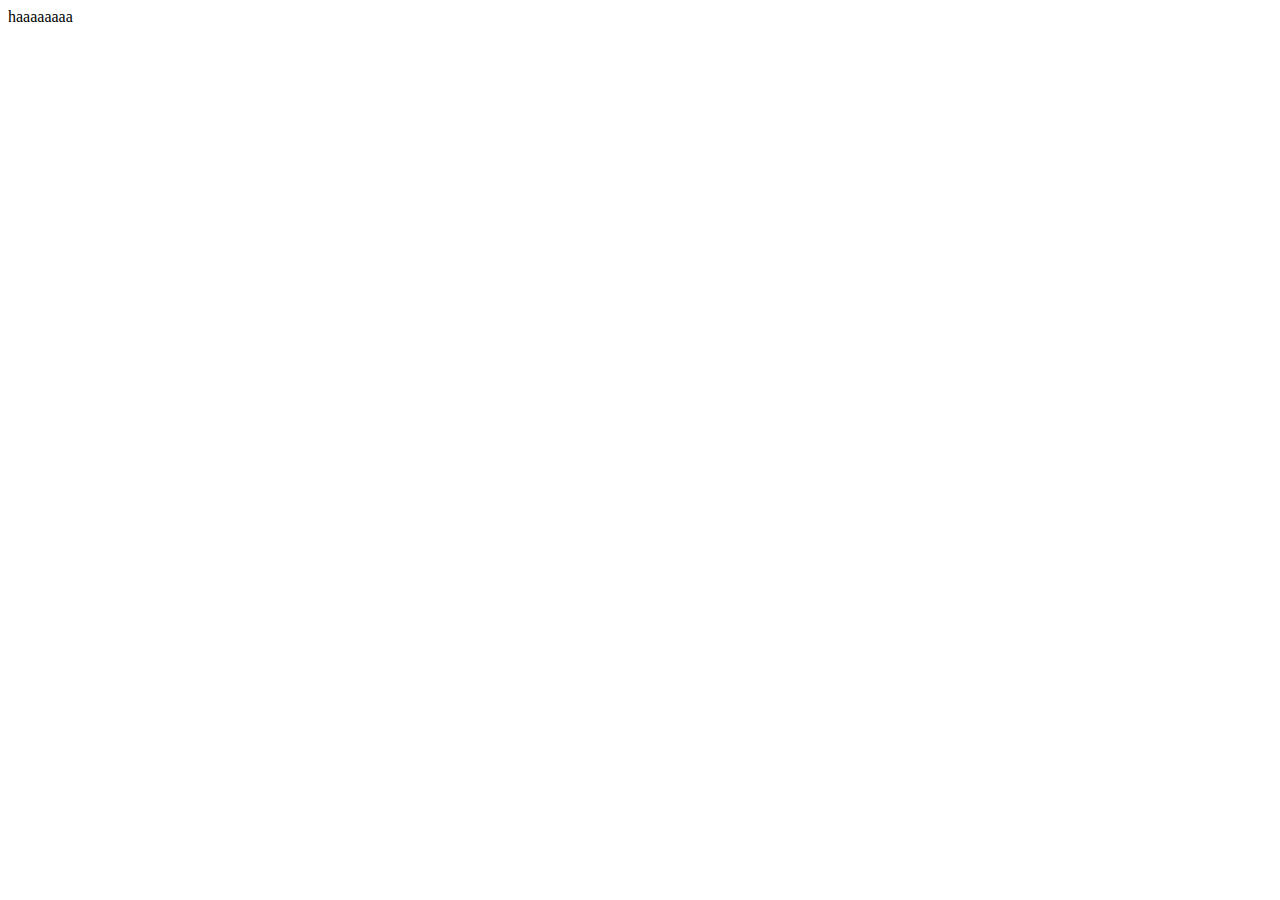
==== home/index.html @ 46590fb3 "登录注册完成" ====
<!DOCTYPE html>
<html lang="en">
  <head>
    <meta charset="UTF-8" />
    <meta name="viewport" content="width=device-width, initial-scale=1.0" />
    <title>Document</title>
  </head>
  <body>
    haaaaaaaa
  </body>
</html>
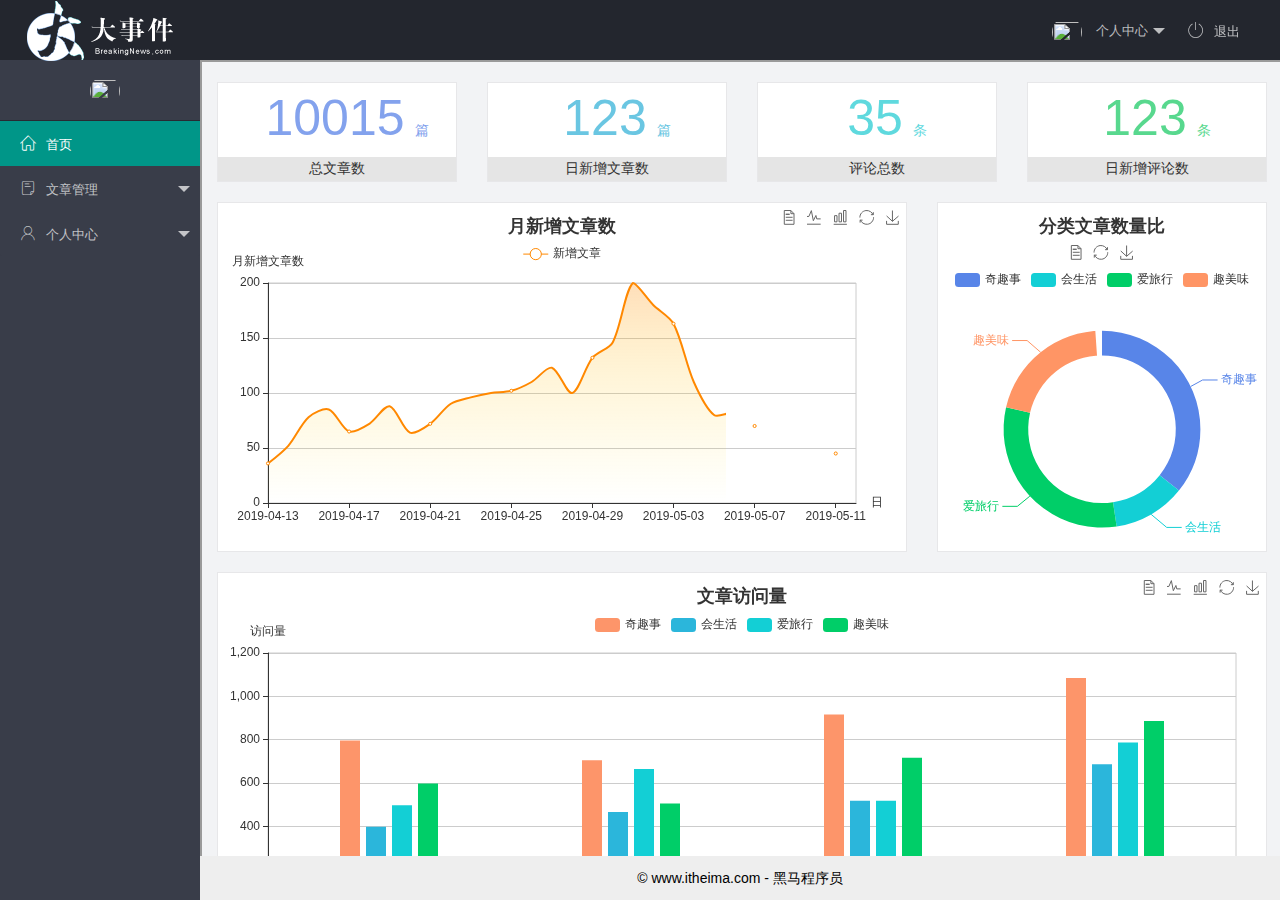
==== commit e0a87753: "图表完成" ====
--- a/home/index.html
+++ b/home/index.html
@@ -1,11 +1,119 @@
 <!DOCTYPE html>
-<html lang="en">
+<html>
   <head>
-    <meta charset="UTF-8" />
-    <meta name="viewport" content="width=device-width, initial-scale=1.0" />
-    <title>Document</title>
+    <meta charset="utf-8" />
+    <meta
+      name="viewport"
+      content="width=device-width, initial-scale=1, maximum-scale=1"
+    />
+    <title>大事件</title>
+    <link rel="stylesheet" href="/assets/lib/layui/css/layui.css" />
+    <link rel="stylesheet" href="/assets/fonts/iconfont.css" />
+    <link rel="stylesheet" href="/assets/css/index.css" />
   </head>
-  <body>
-    haaaaaaaa
+  <body class="layui-layout-body">
+    <div class="layui-layout layui-layout-admin">
+      <!-- 头部区域 -->
+      <div class="layui-header fz">
+        <div class="layui-logo">
+          <img src="/assets/images/logo.png" alt="" />
+        </div>
+        <ul class="layui-nav layui-layout-right">
+          <li class="layui-nav-item">
+            <a href="javascript:;">
+              <img src="http://t.cn/RCzsdCq" class="layui-nav-img" />
+              <span class="text-avatar textpic"></span>
+              个人中心
+            </a>
+            <dl class="layui-nav-child">
+              <dd><a href="javascript:;">基本资料</a></dd>
+              <dd><a href="javascript:;">更换头像</a></dd>
+              <dd><a href="javascript:;">重置密码</a></dd>
+            </dl>
+          </li>
+          <li class="layui-nav-item quit">
+            <a href=""> <span class="iconfont icon-tuichu"></span>退出</a>
+          </li>
+        </ul>
+      </div>
+      <!-- 左侧导航区域（可配合layui已有的垂直导航） -->
+      <div class="layui-side layui-bg-black fz">
+        <div class="layui-side-scroll">
+          <div class="userinfo">
+            <img src="http://t.cn/RCzsdCq" class="layui-nav-img" />
+            <span class="text-avatar textpic"></span>
+            <span id="welcome"></span>
+          </div>
+          <ul
+            class="layui-nav layui-nav-tree"
+            lay-filter="test"
+            lay-shrink="all"
+          >
+            <!-- 首页 -->
+            <li class="layui-nav-item layui-this">
+              <a href="/home/dashboard.html" target="fm">
+                <span class="iconfont icon-home"></span>首页</a
+              >
+            </li>
+            <!-- 文章管理 -->
+            <li class="layui-nav-item">
+              <a class="" href="javascript:;">
+                <span class="iconfont icon-16"></span>文章管理</a
+              >
+              <dl class="layui-nav-child">
+                <dd>
+                  <a href="javascript:;">
+                    <i class="layui-icon layui-icon-app app"></i>文章类别</a
+                  >
+                </dd>
+                <dd>
+                  <a href="javascript:;">
+                    <i class="layui-icon layui-icon-app app"></i>文章列表</a
+                  >
+                </dd>
+                <dd>
+                  <a href="javascript:;">
+                    <i class="layui-icon layui-icon-app app"></i>发布文章</a
+                  >
+                </dd>
+              </dl>
+            </li>
+            <!-- 个人中心 -->
+            <li class="layui-nav-item">
+              <a href="javascript:;">
+                <span class="iconfont icon-user"></span>个人中心</a
+              >
+              <dl class="layui-nav-child">
+                <dd>
+                  <a href="javascript:;">
+                    <i class="layui-icon layui-icon-app app"></i>基本资料</a
+                  >
+                </dd>
+                <dd>
+                  <a href="javascript:;">
+                    <i class="layui-icon layui-icon-app app"></i>更换头像</a
+                  >
+                </dd>
+                <dd>
+                  <a href="javascript:;">
+                    <i class="layui-icon layui-icon-app app"></i>重置密码</a
+                  >
+                </dd>
+              </dl>
+            </li>
+          </ul>
+        </div>
+      </div>
+      <!-- 内容主体区域 -->
+      <div class="layui-body overflow">
+        <iframe src="/home/dashboard.html" name="fm" class="content"></iframe>
+      </div>
+      <!-- 底部固定区域 -->
+      <div class="layui-footer center">© www.itheima.com - 黑马程序员</div>
+    </div>
+    <script src="/assets/lib/layui/layui.all.js"></script>
+    <script src="/assets/lib/jquery.js"></script>
+    <script src="/assets/js/ajaxconfig.js"></script>
+    <script src="/assets/js/index.js"></script>
   </body>
 </html>
--- a/assets/lib/layui/css/layui.css
+++ b/assets/lib/layui/css/layui.css
@@ -0,0 +1,2 @@
+/** layui-v2.5.6 MIT License By https://www.layui.com */
+ .layui-inline,img{display:inline-block;vertical-align:middle}h1,h2,h3,h4,h5,h6{font-weight:400}.layui-edge,.layui-header,.layui-inline,.layui-main{position:relative}.layui-body,.layui-edge,.layui-elip{overflow:hidden}.layui-btn,.layui-edge,.layui-inline,img{vertical-align:middle}.layui-btn,.layui-disabled,.layui-icon,.layui-unselect{-moz-user-select:none;-webkit-user-select:none;-ms-user-select:none}.layui-elip,.layui-form-checkbox span,.layui-form-pane .layui-form-label{text-overflow:ellipsis;white-space:nowrap}.layui-breadcrumb,.layui-tree-btnGroup{visibility:hidden}blockquote,body,button,dd,div,dl,dt,form,h1,h2,h3,h4,h5,h6,input,li,ol,p,pre,td,textarea,th,ul{margin:0;padding:0;-webkit-tap-highlight-color:rgba(0,0,0,0)}a:active,a:hover{outline:0}img{border:none}li{list-style:none}table{border-collapse:collapse;border-spacing:0}h4,h5,h6{font-size:100%}button,input,optgroup,option,select,textarea{font-family:inherit;font-size:inherit;font-style:inherit;font-weight:inherit;outline:0}pre{white-space:pre-wrap;white-space:-moz-pre-wrap;white-space:-pre-wrap;white-space:-o-pre-wrap;word-wrap:break-word}body{line-height:24px;font:14px Helvetica Neue,Helvetica,PingFang SC,Tahoma,Arial,sans-serif}hr{height:1px;margin:10px 0;border:0;clear:both}a{color:#333;text-decoration:none}a:hover{color:#777}a cite{font-style:normal;*cursor:pointer}.layui-border-box,.layui-border-box *{box-sizing:border-box}.layui-box,.layui-box *{box-sizing:content-box}.layui-clear{clear:both;*zoom:1}.layui-clear:after{content:'\20';clear:both;*zoom:1;display:block;height:0}.layui-inline{*display:inline;*zoom:1}.layui-edge{display:inline-block;width:0;height:0;border-width:6px;border-style:dashed;border-color:transparent}.layui-edge-top{top:-4px;border-bottom-color:#999;border-bottom-style:solid}.layui-edge-right{border-left-color:#999;border-left-style:solid}.layui-edge-bottom{top:2px;border-top-color:#999;border-top-style:solid}.layui-edge-left{border-right-color:#999;border-right-style:solid}.layui-disabled,.layui-disabled:hover{color:#d2d2d2!important;cursor:not-allowed!important}.layui-circle{border-radius:100%}.layui-show{display:block!important}.layui-hide{display:none!important}@font-face{font-family:layui-icon;src:url(../font/iconfont.eot?v=256);src:url(../font/iconfont.eot?v=256#iefix) format('embedded-opentype'),url(../font/iconfont.woff2?v=256) format('woff2'),url(../font/iconfont.woff?v=256) format('woff'),url(../font/iconfont.ttf?v=256) format('truetype'),url(../font/iconfont.svg?v=256#layui-icon) format('svg')}.layui-icon{font-family:layui-icon!important;font-size:16px;font-style:normal;-webkit-font-smoothing:antialiased;-moz-osx-font-smoothing:grayscale}.layui-icon-reply-fill:before{content:"\e611"}.layui-icon-set-fill:before{content:"\e614"}.layui-icon-menu-fill:before{content:"\e60f"}.layui-icon-search:before{content:"\e615"}.layui-icon-share:before{content:"\e641"}.layui-icon-set-sm:before{content:"\e620"}.layui-icon-engine:before{content:"\e628"}.layui-icon-close:before{content:"\1006"}.layui-icon-close-fill:before{content:"\1007"}.layui-icon-chart-screen:before{content:"\e629"}.layui-icon-star:before{content:"\e600"}.layui-icon-circle-dot:before{content:"\e617"}.layui-icon-chat:before{content:"\e606"}.layui-icon-release:before{content:"\e609"}.layui-icon-list:before{content:"\e60a"}.layui-icon-chart:before{content:"\e62c"}.layui-icon-ok-circle:before{content:"\1005"}.layui-icon-layim-theme:before{content:"\e61b"}.layui-icon-table:before{content:"\e62d"}.layui-icon-right:before{content:"\e602"}.layui-icon-left:before{content:"\e603"}.layui-icon-cart-simple:before{content:"\e698"}.layui-icon-face-cry:before{content:"\e69c"}.layui-icon-face-smile:before{content:"\e6af"}.layui-icon-survey:before{content:"\e6b2"}.layui-icon-tree:before{content:"\e62e"}.layui-icon-ie:before{content:"\e7bb"}.layui-icon-upload-circle:before{content:"\e62f"}.layui-icon-add-circle:before{content:"\e61f"}.layui-icon-download-circle:before{content:"\e601"}.layui-icon-templeate-1:before{content:"\e630"}.layui-icon-util:before{content:"\e631"}.layui-icon-face-surprised:before{content:"\e664"}.layui-icon-edit:before{content:"\e642"}.layui-icon-speaker:before{content:"\e645"}.layui-icon-down:before{content:"\e61a"}.layui-icon-file:before{content:"\e621"}.layui-icon-layouts:before{content:"\e632"}.layui-icon-rate-half:before{content:"\e6c9"}.layui-icon-add-circle-fine:before{content:"\e608"}.layui-icon-prev-circle:before{content:"\e633"}.layui-icon-read:before{content:"\e705"}.layui-icon-404:before{content:"\e61c"}.layui-icon-carousel:before{content:"\e634"}.layui-icon-help:before{content:"\e607"}.layui-icon-code-circle:before{content:"\e635"}.layui-icon-windows:before{content:"\e67f"}.layui-icon-water:before{content:"\e636"}.layui-icon-username:before{content:"\e66f"}.layui-icon-find-fill:before{content:"\e670"}.layui-icon-about:before{content:"\e60b"}.layui-icon-location:before{content:"\e715"}.layui-icon-up:before{content:"\e619"}.layui-icon-pause:before{content:"\e651"}.layui-icon-date:before{content:"\e637"}.layui-icon-layim-uploadfile:before{content:"\e61d"}.layui-icon-delete:before{content:"\e640"}.layui-icon-play:before{content:"\e652"}.layui-icon-top:before{content:"\e604"}.layui-icon-firefox:before{content:"\e686"}.layui-icon-friends:before{content:"\e612"}.layui-icon-refresh-3:before{content:"\e9aa"}.layui-icon-ok:before{content:"\e605"}.layui-icon-layer:before{content:"\e638"}.layui-icon-face-smile-fine:before{content:"\e60c"}.layui-icon-dollar:before{content:"\e659"}.layui-icon-group:before{content:"\e613"}.layui-icon-layim-download:before{content:"\e61e"}.layui-icon-picture-fine:before{content:"\e60d"}.layui-icon-link:before{content:"\e64c"}.layui-icon-diamond:before{content:"\e735"}.layui-icon-log:before{content:"\e60e"}.layui-icon-key:before{content:"\e683"}.layui-icon-rate-solid:before{content:"\e67a"}.layui-icon-fonts-del:before{content:"\e64f"}.layui-icon-unlink:before{content:"\e64d"}.layui-icon-fonts-clear:before{content:"\e639"}.layui-icon-triangle-r:before{content:"\e623"}.layui-icon-circle:before{content:"\e63f"}.layui-icon-radio:before{content:"\e643"}.layui-icon-align-center:before{content:"\e647"}.layui-icon-align-right:before{content:"\e648"}.layui-icon-align-left:before{content:"\e649"}.layui-icon-loading-1:before{content:"\e63e"}.layui-icon-return:before{content:"\e65c"}.layui-icon-fonts-strong:before{content:"\e62b"}.layui-icon-upload:before{content:"\e67c"}.layui-icon-dialogue:before{content:"\e63a"}.layui-icon-video:before{content:"\e6ed"}.layui-icon-headset:before{content:"\e6fc"}.layui-icon-cellphone-fine:before{content:"\e63b"}.layui-icon-add-1:before{content:"\e654"}.layui-icon-face-smile-b:before{content:"\e650"}.layui-icon-fonts-html:before{content:"\e64b"}.layui-icon-screen-full:before{content:"\e622"}.layui-icon-form:before{content:"\e63c"}.layui-icon-cart:before{content:"\e657"}.layui-icon-camera-fill:before{content:"\e65d"}.layui-icon-tabs:before{content:"\e62a"}.layui-icon-heart-fill:before{content:"\e68f"}.layui-icon-fonts-code:before{content:"\e64e"}.layui-icon-ios:before{content:"\e680"}.layui-icon-at:before{content:"\e687"}.layui-icon-fire:before{content:"\e756"}.layui-icon-set:before{content:"\e716"}.layui-icon-fonts-u:before{content:"\e646"}.layui-icon-triangle-d:before{content:"\e625"}.layui-icon-tips:before{content:"\e702"}.layui-icon-picture:before{content:"\e64a"}.layui-icon-more-vertical:before{content:"\e671"}.layui-icon-bluetooth:before{content:"\e689"}.layui-icon-flag:before{content:"\e66c"}.layui-icon-loading:before{content:"\e63d"}.layui-icon-fonts-i:before{content:"\e644"}.layui-icon-refresh-1:before{content:"\e666"}.layui-icon-rmb:before{content:"\e65e"}.layui-icon-addition:before{content:"\e624"}.layui-icon-home:before{content:"\e68e"}.layui-icon-time:before{content:"\e68d"}.layui-icon-user:before{content:"\e770"}.layui-icon-notice:before{content:"\e667"}.layui-icon-chrome:before{content:"\e68a"}.layui-icon-edge:before{content:"\e68b"}.layui-icon-login-weibo:before{content:"\e675"}.layui-icon-voice:before{content:"\e688"}.layui-icon-upload-drag:before{content:"\e681"}.layui-icon-login-qq:before{content:"\e676"}.layui-icon-snowflake:before{content:"\e6b1"}.layui-icon-heart:before{content:"\e68c"}.layui-icon-logout:before{content:"\e682"}.layui-icon-file-b:before{content:"\e655"}.layui-icon-template:before{content:"\e663"}.layui-icon-transfer:before{content:"\e691"}.layui-icon-auz:before{content:"\e672"}.layui-icon-console:before{content:"\e665"}.layui-icon-app:before{content:"\e653"}.layui-icon-prev:before{content:"\e65a"}.layui-icon-website:before{content:"\e7ae"}.layui-icon-next:before{content:"\e65b"}.layui-icon-component:before{content:"\e857"}.layui-icon-android:before{content:"\e684"}.layui-icon-more:before{content:"\e65f"}.layui-icon-login-wechat:before{content:"\e677"}.layui-icon-shrink-right:before{content:"\e668"}.layui-icon-spread-left:before{content:"\e66b"}.layui-icon-camera:before{content:"\e660"}.layui-icon-note:before{content:"\e66e"}.layui-icon-refresh:before{content:"\e669"}.layui-icon-female:before{content:"\e661"}.layui-icon-male:before{content:"\e662"}.layui-icon-screen-restore:before{content:"\e758"}.layui-icon-password:before{content:"\e673"}.layui-icon-senior:before{content:"\e674"}.layui-icon-theme:before{content:"\e66a"}.layui-icon-tread:before{content:"\e6c5"}.layui-icon-praise:before{content:"\e6c6"}.layui-icon-star-fill:before{content:"\e658"}.layui-icon-rate:before{content:"\e67b"}.layui-icon-template-1:before{content:"\e656"}.layui-icon-vercode:before{content:"\e679"}.layui-icon-service:before{content:"\e626"}.layui-icon-cellphone:before{content:"\e678"}.layui-icon-print:before{content:"\e66d"}.layui-icon-cols:before{content:"\e610"}.layui-icon-wifi:before{content:"\e7e0"}.layui-icon-export:before{content:"\e67d"}.layui-icon-rss:before{content:"\e808"}.layui-icon-slider:before{content:"\e714"}.layui-icon-email:before{content:"\e618"}.layui-icon-subtraction:before{content:"\e67e"}.layui-icon-mike:before{content:"\e6dc"}.layui-icon-light:before{content:"\e748"}.layui-icon-gift:before{content:"\e627"}.layui-icon-mute:before{content:"\e685"}.layui-icon-reduce-circle:before{content:"\e616"}.layui-icon-music:before{content:"\e690"}.layui-main{width:1140px;margin:0 auto}.layui-header{z-index:1000;height:60px}.layui-header a:hover{transition:all .5s;-webkit-transition:all .5s}.layui-side{position:fixed;left:0;top:0;bottom:0;z-index:999;width:200px;overflow-x:hidden}.layui-side-scroll{position:relative;width:220px;height:100%;overflow-x:hidden}.layui-body{position:absolute;left:200px;right:0;top:0;bottom:0;z-index:998;width:auto;overflow-y:auto;box-sizing:border-box}.layui-layout-body{overflow:hidden}.layui-layout-admin .layui-header{background-color:#23262E}.layui-layout-admin .layui-side{top:60px;width:200px;overflow-x:hidden}.layui-layout-admin .layui-body{position:fixed;top:60px;bottom:44px}.layui-layout-admin .layui-main{width:auto;margin:0 15px}.layui-layout-admin .layui-footer{position:fixed;left:200px;right:0;bottom:0;height:44px;line-height:44px;padding:0 15px;background-color:#eee}.layui-layout-admin .layui-logo{position:absolute;left:0;top:0;width:200px;height:100%;line-height:60px;text-align:center;color:#009688;font-size:16px}.layui-layout-admin .layui-header .layui-nav{background:0 0}.layui-layout-left{position:absolute!important;left:200px;top:0}.layui-layout-right{position:absolute!important;right:0;top:0}.layui-container{position:relative;margin:0 auto;padding:0 15px;box-sizing:border-box}.layui-fluid{position:relative;margin:0 auto;padding:0 15px}.layui-row:after,.layui-row:before{content:'';display:block;clear:both}.layui-col-lg1,.layui-col-lg10,.layui-col-lg11,.layui-col-lg12,.layui-col-lg2,.layui-col-lg3,.layui-col-lg4,.layui-col-lg5,.layui-col-lg6,.layui-col-lg7,.layui-col-lg8,.layui-col-lg9,.layui-col-md1,.layui-col-md10,.layui-col-md11,.layui-col-md12,.layui-col-md2,.layui-col-md3,.layui-col-md4,.layui-col-md5,.layui-col-md6,.layui-col-md7,.layui-col-md8,.layui-col-md9,.layui-col-sm1,.layui-col-sm10,.layui-col-sm11,.layui-col-sm12,.layui-col-sm2,.layui-col-sm3,.layui-col-sm4,.layui-col-sm5,.layui-col-sm6,.layui-col-sm7,.layui-col-sm8,.layui-col-sm9,.layui-col-xs1,.layui-col-xs10,.layui-col-xs11,.layui-col-xs12,.layui-col-xs2,.layui-col-xs3,.layui-col-xs4,.layui-col-xs5,.layui-col-xs6,.layui-col-xs7,.layui-col-xs8,.layui-col-xs9{position:relative;display:block;box-sizing:border-box}.layui-col-xs1,.layui-col-xs10,.layui-col-xs11,.layui-col-xs12,.layui-col-xs2,.layui-col-xs3,.layui-col-xs4,.layui-col-xs5,.layui-col-xs6,.layui-col-xs7,.layui-col-xs8,.layui-col-xs9{float:left}.layui-col-xs1{width:8.33333333%}.layui-col-xs2{width:16.66666667%}.layui-col-xs3{width:25%}.layui-col-xs4{width:33.33333333%}.layui-col-xs5{width:41.66666667%}.layui-col-xs6{width:50%}.layui-col-xs7{width:58.33333333%}.layui-col-xs8{width:66.66666667%}.layui-col-xs9{width:75%}.layui-col-xs10{width:83.33333333%}.layui-col-xs11{width:91.66666667%}.layui-col-xs12{width:100%}.layui-col-xs-offset1{margin-left:8.33333333%}.layui-col-xs-offset2{margin-left:16.66666667%}.layui-col-xs-offset3{margin-left:25%}.layui-col-xs-offset4{margin-left:33.33333333%}.layui-col-xs-offset5{margin-left:41.66666667%}.layui-col-xs-offset6{margin-left:50%}.layui-col-xs-offset7{margin-left:58.33333333%}.layui-col-xs-offset8{margin-left:66.66666667%}.layui-col-xs-offset9{margin-left:75%}.layui-col-xs-offset10{margin-left:83.33333333%}.layui-col-xs-offset11{margin-left:91.66666667%}.layui-col-xs-offset12{margin-left:100%}@media screen and (max-width:768px){.layui-hide-xs{display:none!important}.layui-show-xs-block{display:block!important}.layui-show-xs-inline{display:inline!important}.layui-show-xs-inline-block{display:inline-block!important}}@media screen and (min-width:768px){.layui-container{width:750px}.layui-hide-sm{display:none!important}.layui-show-sm-block{display:block!important}.layui-show-sm-inline{display:inline!important}.layui-show-sm-inline-block{display:inline-block!important}.layui-col-sm1,.layui-col-sm10,.layui-col-sm11,.layui-col-sm12,.layui-col-sm2,.layui-col-sm3,.layui-col-sm4,.layui-col-sm5,.layui-col-sm6,.layui-col-sm7,.layui-col-sm8,.layui-col-sm9{float:left}.layui-col-sm1{width:8.33333333%}.layui-col-sm2{width:16.66666667%}.layui-col-sm3{width:25%}.layui-col-sm4{width:33.33333333%}.layui-col-sm5{width:41.66666667%}.layui-col-sm6{width:50%}.layui-col-sm7{width:58.33333333%}.layui-col-sm8{width:66.66666667%}.layui-col-sm9{width:75%}.layui-col-sm10{width:83.33333333%}.layui-col-sm11{width:91.66666667%}.layui-col-sm12{width:100%}.layui-col-sm-offset1{margin-left:8.33333333%}.layui-col-sm-offset2{margin-left:16.66666667%}.layui-col-sm-offset3{margin-left:25%}.layui-col-sm-offset4{margin-left:33.33333333%}.layui-col-sm-offset5{margin-left:41.66666667%}.layui-col-sm-offset6{margin-left:50%}.layui-col-sm-offset7{margin-left:58.33333333%}.layui-col-sm-offset8{margin-left:66.66666667%}.layui-col-sm-offset9{margin-left:75%}.layui-col-sm-offset10{margin-left:83.33333333%}.layui-col-sm-offset11{margin-left:91.66666667%}.layui-col-sm-offset12{margin-left:100%}}@media screen and (min-width:992px){.layui-container{width:970px}.layui-hide-md{display:none!important}.layui-show-md-block{display:block!important}.layui-show-md-inline{display:inline!important}.layui-show-md-inline-block{display:inline-block!important}.layui-col-md1,.layui-col-md10,.layui-col-md11,.layui-col-md12,.layui-col-md2,.layui-col-md3,.layui-col-md4,.layui-col-md5,.layui-col-md6,.layui-col-md7,.layui-col-md8,.layui-col-md9{float:left}.layui-col-md1{width:8.33333333%}.layui-col-md2{width:16.66666667%}.layui-col-md3{width:25%}.layui-col-md4{width:33.33333333%}.layui-col-md5{width:41.66666667%}.layui-col-md6{width:50%}.layui-col-md7{width:58.33333333%}.layui-col-md8{width:66.66666667%}.layui-col-md9{width:75%}.layui-col-md10{width:83.33333333%}.layui-col-md11{width:91.66666667%}.layui-col-md12{width:100%}.layui-col-md-offset1{margin-left:8.33333333%}.layui-col-md-offset2{margin-left:16.66666667%}.layui-col-md-offset3{margin-left:25%}.layui-col-md-offset4{margin-left:33.33333333%}.layui-col-md-offset5{margin-left:41.66666667%}.layui-col-md-offset6{margin-left:50%}.layui-col-md-offset7{margin-left:58.33333333%}.layui-col-md-offset8{margin-left:66.66666667%}.layui-col-md-offset9{margin-left:75%}.layui-col-md-offset10{margin-left:83.33333333%}.layui-col-md-offset11{margin-left:91.66666667%}.layui-col-md-offset12{margin-left:100%}}@media screen and (min-width:1200px){.layui-container{width:1170px}.layui-hide-lg{display:none!important}.layui-show-lg-block{display:block!important}.layui-show-lg-inline{display:inline!important}.layui-show-lg-inline-block{display:inline-block!important}.layui-col-lg1,.layui-col-lg10,.layui-col-lg11,.layui-col-lg12,.layui-col-lg2,.layui-col-lg3,.layui-col-lg4,.layui-col-lg5,.layui-col-lg6,.layui-col-lg7,.layui-col-lg8,.layui-col-lg9{float:left}.layui-col-lg1{width:8.33333333%}.layui-col-lg2{width:16.66666667%}.layui-col-lg3{width:25%}.layui-col-lg4{width:33.33333333%}.layui-col-lg5{width:41.66666667%}.layui-col-lg6{width:50%}.layui-col-lg7{width:58.33333333%}.layui-col-lg8{width:66.66666667%}.layui-col-lg9{width:75%}.layui-col-lg10{width:83.33333333%}.layui-col-lg11{width:91.66666667%}.layui-col-lg12{width:100%}.layui-col-lg-offset1{margin-left:8.33333333%}.layui-col-lg-offset2{margin-left:16.66666667%}.layui-col-lg-offset3{margin-left:25%}.layui-col-lg-offset4{margin-left:33.33333333%}.layui-col-lg-offset5{margin-left:41.66666667%}.layui-col-lg-offset6{margin-left:50%}.layui-col-lg-offset7{margin-left:58.33333333%}.layui-col-lg-offset8{margin-left:66.66666667%}.layui-col-lg-offset9{margin-left:75%}.layui-col-lg-offset10{margin-left:83.33333333%}.layui-col-lg-offset11{margin-left:91.66666667%}.layui-col-lg-offset12{margin-left:100%}}.layui-col-space1{margin:-.5px}.layui-col-space1>*{padding:.5px}.layui-col-space2{margin:-1px}.layui-col-space2>*{padding:1px}.layui-col-space4{margin:-2px}.layui-col-space4>*{padding:2px}.layui-col-space5{margin:-2.5px}.layui-col-space5>*{padding:2.5px}.layui-col-space6{margin:-3px}.layui-col-space6>*{padding:3px}.layui-col-space8{margin:-4px}.layui-col-space8>*{padding:4px}.layui-col-space10{margin:-5px}.layui-col-space10>*{padding:5px}.layui-col-space12{margin:-6px}.layui-col-space12>*{padding:6px}.layui-col-space14{margin:-7px}.layui-col-space14>*{padding:7px}.layui-col-space15{margin:-7.5px}.layui-col-space15>*{padding:7.5px}.layui-col-space16{margin:-8px}.layui-col-space16>*{padding:8px}.layui-col-space18{margin:-9px}.layui-col-space18>*{padding:9px}.layui-col-space20{margin:-10px}.layui-col-space20>*{padding:10px}.layui-col-space22{margin:-11px}.layui-col-space22>*{padding:11px}.layui-col-space24{margin:-12px}.layui-col-space24>*{padding:12px}.layui-col-space25{margin:-12.5px}.layui-col-space25>*{padding:12.5px}.layui-col-space26{margin:-13px}.layui-col-space26>*{padding:13px}.layui-col-space28{margin:-14px}.layui-col-space28>*{padding:14px}.layui-col-space30{margin:-15px}.layui-col-space30>*{padding:15px}.layui-btn,.layui-input,.layui-select,.layui-textarea,.layui-upload-button{outline:0;-webkit-appearance:none;transition:all .3s;-webkit-transition:all .3s;box-sizing:border-box}.layui-elem-quote{margin-bottom:10px;padding:15px;line-height:22px;border-left:5px solid #009688;border-radius:0 2px 2px 0;background-color:#f2f2f2}.layui-quote-nm{border-style:solid;border-width:1px 1px 1px 5px;background:0 0}.layui-elem-field{margin-bottom:10px;padding:0;border-width:1px;border-style:solid}.layui-elem-field legend{margin-left:20px;padding:0 10px;font-size:20px;font-weight:300}.layui-field-title{margin:10px 0 20px;border-width:1px 0 0}.layui-field-box{padding:10px 15px}.layui-field-title .layui-field-box{padding:10px 0}.layui-progress{position:relative;height:6px;border-radius:20px;background-color:#e2e2e2}.layui-progress-bar{position:absolute;left:0;top:0;width:0;max-width:100%;height:6px;border-radius:20px;text-align:right;background-color:#5FB878;transition:all .3s;-webkit-transition:all .3s}.layui-progress-big,.layui-progress-big .layui-progress-bar{height:18px;line-height:18px}.layui-progress-text{position:relative;top:-20px;line-height:18px;font-size:12px;color:#666}.layui-progress-big .layui-progress-text{position:static;padding:0 10px;color:#fff}.layui-collapse{border-width:1px;border-style:solid;border-radius:2px}.layui-colla-content,.layui-colla-item{border-top-width:1px;border-top-style:solid}.layui-colla-item:first-child{border-top:none}.layui-colla-title{position:relative;height:42px;line-height:42px;padding:0 15px 0 35px;color:#333;background-color:#f2f2f2;cursor:pointer;font-size:14px;overflow:hidden}.layui-colla-content{display:none;padding:10px 15px;line-height:22px;color:#666}.layui-colla-icon{position:absolute;left:15px;top:0;font-size:14px}.layui-card{margin-bottom:15px;border-radius:2px;background-color:#fff;box-shadow:0 1px 2px 0 rgba(0,0,0,.05)}.layui-card:last-child{margin-bottom:0}.layui-card-header{position:relative;height:42px;line-height:42px;padding:0 15px;border-bottom:1px solid #f6f6f6;color:#333;border-radius:2px 2px 0 0;font-size:14px}.layui-bg-black,.layui-bg-blue,.layui-bg-cyan,.layui-bg-green,.layui-bg-orange,.layui-bg-red{color:#fff!important}.layui-card-body{position:relative;padding:10px 15px;line-height:24px}.layui-card-body[pad15]{padding:15px}.layui-card-body[pad20]{padding:20px}.layui-card-body .layui-table{margin:5px 0}.layui-card .layui-tab{margin:0}.layui-panel-window{position:relative;padding:15px;border-radius:0;border-top:5px solid #E6E6E6;background-color:#fff}.layui-auxiliar-moving{position:fixed;left:0;right:0;top:0;bottom:0;width:100%;height:100%;background:0 0;z-index:9999999999}.layui-form-label,.layui-form-mid,.layui-form-select,.layui-input-block,.layui-input-inline,.layui-textarea{position:relative}.layui-bg-red{background-color:#FF5722!important}.layui-bg-orange{background-color:#FFB800!important}.layui-bg-green{background-color:#009688!important}.layui-bg-cyan{background-color:#2F4056!important}.layui-bg-blue{background-color:#1E9FFF!important}.layui-bg-black{background-color:#393D49!important}.layui-bg-gray{background-color:#eee!important;color:#666!important}.layui-badge-rim,.layui-colla-content,.layui-colla-item,.layui-collapse,.layui-elem-field,.layui-form-pane .layui-form-item[pane],.layui-form-pane .layui-form-label,.layui-input,.layui-layedit,.layui-layedit-tool,.layui-quote-nm,.layui-select,.layui-tab-bar,.layui-tab-card,.layui-tab-title,.layui-tab-title .layui-this:after,.layui-textarea{border-color:#e6e6e6}.layui-timeline-item:before,hr{background-color:#e6e6e6}.layui-text{line-height:22px;font-size:14px;color:#666}.layui-text h1,.layui-text h2,.layui-text h3{font-weight:500;color:#333}.layui-text h1{font-size:30px}.layui-text h2{font-size:24px}.layui-text h3{font-size:18px}.layui-text a:not(.layui-btn){color:#01AAED}.layui-text a:not(.layui-btn):hover{text-decoration:underline}.layui-text ul{padding:5px 0 5px 15px}.layui-text ul li{margin-top:5px;list-style-type:disc}.layui-text em,.layui-word-aux{color:#999!important;padding:0 5px!important}.layui-btn{display:inline-block;height:38px;line-height:38px;padding:0 18px;background-color:#009688;color:#fff;white-space:nowrap;text-align:center;font-size:14px;border:none;border-radius:2px;cursor:pointer}.layui-btn:hover{opacity:.8;filter:alpha(opacity=80);color:#fff}.layui-btn:active{opacity:1;filter:alpha(opacity=100)}.layui-btn+.layui-btn{margin-left:10px}.layui-btn-container{font-size:0}.layui-btn-container .layui-btn{margin-right:10px;margin-bottom:10px}.layui-btn-container .layui-btn+.layui-btn{margin-left:0}.layui-table .layui-btn-container .layui-btn{margin-bottom:9px}.layui-btn-radius{border-radius:100px}.layui-btn .layui-icon{margin-right:3px;font-size:18px;vertical-align:bottom;vertical-align:middle\9}.layui-btn-primary{border:1px solid #C9C9C9;background-color:#fff;color:#555}.layui-btn-primary:hover{border-color:#009688;color:#333}.layui-btn-normal{background-color:#1E9FFF}.layui-btn-warm{background-color:#FFB800}.layui-btn-danger{background-color:#FF5722}.layui-btn-checked{background-color:#5FB878}.layui-btn-disabled,.layui-btn-disabled:active,.layui-btn-disabled:hover{border:1px solid #e6e6e6;background-color:#FBFBFB;color:#C9C9C9;cursor:not-allowed;opacity:1}.layui-btn-lg{height:44px;line-height:44px;padding:0 25px;font-size:16px}.layui-btn-sm{height:30px;line-height:30px;padding:0 10px;font-size:12px}.layui-btn-sm i{font-size:16px!important}.layui-btn-xs{height:22px;line-height:22px;padding:0 5px;font-size:12px}.layui-btn-xs i{font-size:14px!important}.layui-btn-group{display:inline-block;vertical-align:middle;font-size:0}.layui-btn-group .layui-btn{margin-left:0!important;margin-right:0!important;border-left:1px solid rgba(255,255,255,.5);border-radius:0}.layui-btn-group .layui-btn-primary{border-left:none}.layui-btn-group .layui-btn-primary:hover{border-color:#C9C9C9;color:#009688}.layui-btn-group .layui-btn:first-child{border-left:none;border-radius:2px 0 0 2px}.layui-btn-group .layui-btn-primary:first-child{border-left:1px solid #c9c9c9}.layui-btn-group .layui-btn:last-child{border-radius:0 2px 2px 0}.layui-btn-group .layui-btn+.layui-btn{margin-left:0}.layui-btn-group+.layui-btn-group{margin-left:10px}.layui-btn-fluid{width:100%}.layui-input,.layui-select,.layui-textarea{height:38px;line-height:1.3;line-height:38px\9;border-width:1px;border-style:solid;background-color:#fff;border-radius:2px}.layui-input::-webkit-input-placeholder,.layui-select::-webkit-input-placeholder,.layui-textarea::-webkit-input-placeholder{line-height:1.3}.layui-input,.layui-textarea{display:block;width:100%;padding-left:10px}.layui-input:hover,.layui-textarea:hover{border-color:#D2D2D2!important}.layui-input:focus,.layui-textarea:focus{border-color:#C9C9C9!important}.layui-textarea{min-height:100px;height:auto;line-height:20px;padding:6px 10px;resize:vertical}.layui-select{padding:0 10px}.layui-form input[type=checkbox],.layui-form input[type=radio],.layui-form select{display:none}.layui-form [lay-ignore]{display:initial}.layui-form-item{margin-bottom:15px;clear:both;*zoom:1}.layui-form-item:after{content:'\20';clear:both;*zoom:1;display:block;height:0}.layui-form-label{float:left;display:block;padding:9px 15px;width:80px;font-weight:400;line-height:20px;text-align:right}.layui-form-label-col{display:block;float:none;padding:9px 0;line-height:20px;text-align:left}.layui-form-item .layui-inline{margin-bottom:5px;margin-right:10px}.layui-input-block{margin-left:110px;min-height:36px}.layui-input-inline{display:inline-block;vertical-align:middle}.layui-form-item .layui-input-inline{float:left;width:190px;margin-right:10px}.layui-form-text .layui-input-inline{width:auto}.layui-form-mid{float:left;display:block;padding:9px 0!important;line-height:20px;margin-right:10px}.layui-form-danger+.layui-form-select .layui-input,.layui-form-danger:focus{border-color:#FF5722!important}.layui-form-select .layui-input{padding-right:30px;cursor:pointer}.layui-form-select .layui-edge{position:absolute;right:10px;top:50%;margin-top:-3px;cursor:pointer;border-width:6px;border-top-color:#c2c2c2;border-top-style:solid;transition:all .3s;-webkit-transition:all .3s}.layui-form-select dl{display:none;position:absolute;left:0;top:42px;padding:5px 0;z-index:899;min-width:100%;border:1px solid #d2d2d2;max-height:300px;overflow-y:auto;background-color:#fff;border-radius:2px;box-shadow:0 2px 4px rgba(0,0,0,.12);box-sizing:border-box}.layui-form-select dl dd,.layui-form-select dl dt{padding:0 10px;line-height:36px;white-space:nowrap;overflow:hidden;text-overflow:ellipsis}.layui-form-select dl dt{font-size:12px;color:#999}.layui-form-select dl dd{cursor:pointer}.layui-form-select dl dd:hover{background-color:#f2f2f2;-webkit-transition:.5s all;transition:.5s all}.layui-form-select .layui-select-group dd{padding-left:20px}.layui-form-select dl dd.layui-select-tips{padding-left:10px!important;color:#999}.layui-form-select dl dd.layui-this{background-color:#5FB878;color:#fff}.layui-form-checkbox,.layui-form-select dl dd.layui-disabled{background-color:#fff}.layui-form-selected dl{display:block}.layui-form-checkbox,.layui-form-checkbox *,.layui-form-switch{display:inline-block;vertical-align:middle}.layui-form-selected .layui-edge{margin-top:-9px;-webkit-transform:rotate(180deg);transform:rotate(180deg);margin-top:-3px\9}:root .layui-form-selected .layui-edge{margin-top:-9px\0/IE9}.layui-form-selectup dl{top:auto;bottom:42px}.layui-select-none{margin:5px 0;text-align:center;color:#999}.layui-select-disabled .layui-disabled{border-color:#eee!important}.layui-select-disabled .layui-edge{border-top-color:#d2d2d2}.layui-form-checkbox{position:relative;height:30px;line-height:30px;margin-right:10px;padding-right:30px;cursor:pointer;font-size:0;-webkit-transition:.1s linear;transition:.1s linear;box-sizing:border-box}.layui-form-checkbox span{padding:0 10px;height:100%;font-size:14px;border-radius:2px 0 0 2px;background-color:#d2d2d2;color:#fff;overflow:hidden}.layui-form-checkbox:hover span{background-color:#c2c2c2}.layui-form-checkbox i{position:absolute;right:0;top:0;width:30px;height:28px;border:1px solid #d2d2d2;border-left:none;border-radius:0 2px 2px 0;color:#fff;font-size:20px;text-align:center}.layui-form-checkbox:hover i{border-color:#c2c2c2;color:#c2c2c2}.layui-form-checked,.layui-form-checked:hover{border-color:#5FB878}.layui-form-checked span,.layui-form-checked:hover span{background-color:#5FB878}.layui-form-checked i,.layui-form-checked:hover i{color:#5FB878}.layui-form-item .layui-form-checkbox{margin-top:4px}.layui-form-checkbox[lay-skin=primary]{height:auto!important;line-height:normal!important;min-width:18px;min-height:18px;border:none!important;margin-right:0;padding-left:28px;padding-right:0;background:0 0}.layui-form-checkbox[lay-skin=primary] span{padding-left:0;padding-right:15px;line-height:18px;background:0 0;color:#666}.layui-form-checkbox[lay-skin=primary] i{right:auto;left:0;width:16px;height:16px;line-height:16px;border:1px solid #d2d2d2;font-size:12px;border-radius:2px;background-color:#fff;-webkit-transition:.1s linear;transition:.1s linear}.layui-form-checkbox[lay-skin=primary]:hover i{border-color:#5FB878;color:#fff}.layui-form-checked[lay-skin=primary] i{border-color:#5FB878!important;background-color:#5FB878;color:#fff}.layui-checkbox-disbaled[lay-skin=primary] span{background:0 0!important;color:#c2c2c2}.layui-checkbox-disbaled[lay-skin=primary]:hover i{border-color:#d2d2d2}.layui-form-item .layui-form-checkbox[lay-skin=primary]{margin-top:10px}.layui-form-switch{position:relative;height:22px;line-height:22px;min-width:35px;padding:0 5px;margin-top:8px;border:1px solid #d2d2d2;border-radius:20px;cursor:pointer;background-color:#fff;-webkit-transition:.1s linear;transition:.1s linear}.layui-form-switch i{position:absolute;left:5px;top:3px;width:16px;height:16px;border-radius:20px;background-color:#d2d2d2;-webkit-transition:.1s linear;transition:.1s linear}.layui-form-switch em{position:relative;top:0;width:25px;margin-left:21px;padding:0!important;text-align:center!important;color:#999!important;font-style:normal!important;font-size:12px}.layui-form-onswitch{border-color:#5FB878;background-color:#5FB878}.layui-checkbox-disbaled,.layui-checkbox-disbaled i{border-color:#e2e2e2!important}.layui-form-onswitch i{left:100%;margin-left:-21px;background-color:#fff}.layui-form-onswitch em{margin-left:5px;margin-right:21px;color:#fff!important}.layui-checkbox-disbaled span{background-color:#e2e2e2!important}.layui-checkbox-disbaled:hover i{color:#fff!important}[lay-radio]{display:none}.layui-form-radio,.layui-form-radio *{display:inline-block;vertical-align:middle}.layui-form-radio{line-height:28px;margin:6px 10px 0 0;padding-right:10px;cursor:pointer;font-size:0}.layui-form-radio *{font-size:14px}.layui-form-radio>i{margin-right:8px;font-size:22px;color:#c2c2c2}.layui-form-radio>i:hover,.layui-form-radioed>i{color:#5FB878}.layui-radio-disbaled>i{color:#e2e2e2!important}.layui-form-pane .layui-form-label{width:110px;padding:8px 15px;height:38px;line-height:20px;border-width:1px;border-style:solid;border-radius:2px 0 0 2px;text-align:center;background-color:#FBFBFB;overflow:hidden;box-sizing:border-box}.layui-form-pane .layui-input-inline{margin-left:-1px}.layui-form-pane .layui-input-block{margin-left:110px;left:-1px}.layui-form-pane .layui-input{border-radius:0 2px 2px 0}.layui-form-pane .layui-form-text .layui-form-label{float:none;width:100%;border-radius:2px;box-sizing:border-box;text-align:left}.layui-form-pane .layui-form-text .layui-input-inline{display:block;margin:0;top:-1px;clear:both}.layui-form-pane .layui-form-text .layui-input-block{margin:0;left:0;top:-1px}.layui-form-pane .layui-form-text .layui-textarea{min-height:100px;border-radius:0 0 2px 2px}.layui-form-pane .layui-form-checkbox{margin:4px 0 4px 10px}.layui-form-pane .layui-form-radio,.layui-form-pane .layui-form-switch{margin-top:6px;margin-left:10px}.layui-form-pane .layui-form-item[pane]{position:relative;border-width:1px;border-style:solid}.layui-form-pane .layui-form-item[pane] .layui-form-label{position:absolute;left:0;top:0;height:100%;border-width:0 1px 0 0}.layui-form-pane .layui-form-item[pane] .layui-input-inline{margin-left:110px}@media screen and (max-width:450px){.layui-form-item .layui-form-label{text-overflow:ellipsis;overflow:hidden;white-space:nowrap}.layui-form-item .layui-inline{display:block;margin-right:0;margin-bottom:20px;clear:both}.layui-form-item .layui-inline:after{content:'\20';clear:both;display:block;height:0}.layui-form-item .layui-input-inline{display:block;float:none;left:-3px;width:auto;margin:0 0 10px 112px}.layui-form-item .layui-input-inline+.layui-form-mid{margin-left:110px;top:-5px;padding:0}.layui-form-item .layui-form-checkbox{margin-right:5px;margin-bottom:5px}}.layui-layedit{border-width:1px;border-style:solid;border-radius:2px}.layui-layedit-tool{padding:3px 5px;border-bottom-width:1px;border-bottom-style:solid;font-size:0}.layedit-tool-fixed{position:fixed;top:0;border-top:1px solid #e2e2e2}.layui-layedit-tool .layedit-tool-mid,.layui-layedit-tool .layui-icon{display:inline-block;vertical-align:middle;text-align:center;font-size:14px}.layui-layedit-tool .layui-icon{position:relative;width:32px;height:30px;line-height:30px;margin:3px 5px;color:#777;cursor:pointer;border-radius:2px}.layui-layedit-tool .layui-icon:hover{color:#393D49}.layui-layedit-tool .layui-icon:active{color:#000}.layui-layedit-tool .layedit-tool-active{background-color:#e2e2e2;color:#000}.layui-layedit-tool .layui-disabled,.layui-layedit-tool .layui-disabled:hover{color:#d2d2d2;cursor:not-allowed}.layui-layedit-tool .layedit-tool-mid{width:1px;height:18px;margin:0 10px;background-color:#d2d2d2}.layedit-tool-html{width:50px!important;font-size:30px!important}.layedit-tool-b,.layedit-tool-code,.layedit-tool-help{font-size:16px!important}.layedit-tool-d,.layedit-tool-face,.layedit-tool-image,.layedit-tool-unlink{font-size:18px!important}.layedit-tool-image input{position:absolute;font-size:0;left:0;top:0;width:100%;height:100%;opacity:.01;filter:Alpha(opacity=1);cursor:pointer}.layui-layedit-iframe iframe{display:block;width:100%}#LAY_layedit_code{overflow:hidden}.layui-laypage{display:inline-block;*display:inline;*zoom:1;vertical-align:middle;margin:10px 0;font-size:0}.layui-laypage>a:first-child,.layui-laypage>a:first-child em{border-radius:2px 0 0 2px}.layui-laypage>a:last-child,.layui-laypage>a:last-child em{border-radius:0 2px 2px 0}.layui-laypage>:first-child{margin-left:0!important}.layui-laypage>:last-child{margin-right:0!important}.layui-laypage a,.layui-laypage button,.layui-laypage input,.layui-laypage select,.layui-laypage span{border:1px solid #e2e2e2}.layui-laypage a,.layui-laypage span{display:inline-block;*display:inline;*zoom:1;vertical-align:middle;padding:0 15px;height:28px;line-height:28px;margin:0 -1px 5px 0;background-color:#fff;color:#333;font-size:12px}.layui-flow-more a *,.layui-laypage input,.layui-table-view select[lay-ignore]{display:inline-block}.layui-laypage a:hover{color:#009688}.layui-laypage em{font-style:normal}.layui-laypage .layui-laypage-spr{color:#999;font-weight:700}.layui-laypage a{text-decoration:none}.layui-laypage .layui-laypage-curr{position:relative}.layui-laypage .layui-laypage-curr em{position:relative;color:#fff}.layui-laypage .layui-laypage-curr .layui-laypage-em{position:absolute;left:-1px;top:-1px;padding:1px;width:100%;height:100%;background-color:#009688}.layui-laypage-em{border-radius:2px}.layui-laypage-next em,.layui-laypage-prev em{font-family:Sim sun;font-size:16px}.layui-laypage .layui-laypage-count,.layui-laypage .layui-laypage-limits,.layui-laypage .layui-laypage-refresh,.layui-laypage .layui-laypage-skip{margin-left:10px;margin-right:10px;padding:0;border:none}.layui-laypage .layui-laypage-limits,.layui-laypage .layui-laypage-refresh{vertical-align:top}.layui-laypage .layui-laypage-refresh i{font-size:18px;cursor:pointer}.layui-laypage select{height:22px;padding:3px;border-radius:2px;cursor:pointer}.layui-laypage .layui-laypage-skip{height:30px;line-height:30px;color:#999}.layui-laypage button,.layui-laypage input{height:30px;line-height:30px;border-radius:2px;vertical-align:top;background-color:#fff;box-sizing:border-box}.layui-laypage input{width:40px;margin:0 10px;padding:0 3px;text-align:center}.layui-laypage input:focus,.layui-laypage select:focus{border-color:#009688!important}.layui-laypage button{margin-left:10px;padding:0 10px;cursor:pointer}.layui-table,.layui-table-view{margin:10px 0}.layui-flow-more{margin:10px 0;text-align:center;color:#999;font-size:14px}.layui-flow-more a{height:32px;line-height:32px}.layui-flow-more a *{vertical-align:top}.layui-flow-more a cite{padding:0 20px;border-radius:3px;background-color:#eee;color:#333;font-style:normal}.layui-flow-more a cite:hover{opacity:.8}.layui-flow-more a i{font-size:30px;color:#737383}.layui-table{width:100%;background-color:#fff;color:#666}.layui-table tr{transition:all .3s;-webkit-transition:all .3s}.layui-table th{text-align:left;font-weight:400}.layui-table tbody tr:hover,.layui-table thead tr,.layui-table-click,.layui-table-header,.layui-table-hover,.layui-table-mend,.layui-table-patch,.layui-table-tool,.layui-table-total,.layui-table-total tr,.layui-table[lay-even] tr:nth-child(even){background-color:#f2f2f2}.layui-table td,.layui-table th,.layui-table-col-set,.layui-table-fixed-r,.layui-table-grid-down,.layui-table-header,.layui-table-page,.layui-table-tips-main,.layui-table-tool,.layui-table-total,.layui-table-view,.layui-table[lay-skin=line],.layui-table[lay-skin=row]{border-width:1px;border-style:solid;border-color:#e6e6e6}.layui-table td,.layui-table th{position:relative;padding:9px 15px;min-height:20px;line-height:20px;font-size:14px}.layui-table[lay-skin=line] td,.layui-table[lay-skin=line] th{border-width:0 0 1px}.layui-table[lay-skin=row] td,.layui-table[lay-skin=row] th{border-width:0 1px 0 0}.layui-table[lay-skin=nob] td,.layui-table[lay-skin=nob] th{border:none}.layui-table img{max-width:100px}.layui-table[lay-size=lg] td,.layui-table[lay-size=lg] th{padding:15px 30px}.layui-table-view .layui-table[lay-size=lg] .layui-table-cell{height:40px;line-height:40px}.layui-table[lay-size=sm] td,.layui-table[lay-size=sm] th{font-size:12px;padding:5px 10px}.layui-table-view .layui-table[lay-size=sm] .layui-table-cell{height:20px;line-height:20px}.layui-table[lay-data]{display:none}.layui-table-box{position:relative;overflow:hidden}.layui-table-view .layui-table{position:relative;width:auto;margin:0}.layui-table-view .layui-table[lay-skin=line]{border-width:0 1px 0 0}.layui-table-view .layui-table[lay-skin=row]{border-width:0 0 1px}.layui-table-view .layui-table td,.layui-table-view .layui-table th{padding:5px 0;border-top:none;border-left:none}.layui-table-view .layui-table th.layui-unselect .layui-table-cell span{cursor:pointer}.layui-table-view .layui-table td{cursor:default}.layui-table-view .layui-table td[data-edit=text]{cursor:text}.layui-table-view .layui-form-checkbox[lay-skin=primary] i{width:18px;height:18px}.layui-table-view .layui-form-radio{line-height:0;padding:0}.layui-table-view .layui-form-radio>i{margin:0;font-size:20px}.layui-table-init{position:absolute;left:0;top:0;width:100%;height:100%;text-align:center;z-index:110}.layui-table-init .layui-icon{position:absolute;left:50%;top:50%;margin:-15px 0 0 -15px;font-size:30px;color:#c2c2c2}.layui-table-header{border-width:0 0 1px;overflow:hidden}.layui-table-header .layui-table{margin-bottom:-1px}.layui-table-tool .layui-inline[lay-event]{position:relative;width:26px;height:26px;padding:5px;line-height:16px;margin-right:10px;text-align:center;color:#333;border:1px solid #ccc;cursor:pointer;-webkit-transition:.5s all;transition:.5s all}.layui-table-tool .layui-inline[lay-event]:hover{border:1px solid #999}.layui-table-tool-temp{padding-right:120px}.layui-table-tool-self{position:absolute;right:17px;top:10px}.layui-table-tool .layui-table-tool-self .layui-inline[lay-event]{margin:0 0 0 10px}.layui-table-tool-panel{position:absolute;top:29px;left:-1px;padding:5px 0;min-width:150px;min-height:40px;border:1px solid #d2d2d2;text-align:left;overflow-y:auto;background-color:#fff;box-shadow:0 2px 4px rgba(0,0,0,.12)}.layui-table-cell,.layui-table-tool-panel li{overflow:hidden;text-overflow:ellipsis;white-space:nowrap}.layui-table-tool-panel li{padding:0 10px;line-height:30px;-webkit-transition:.5s all;transition:.5s all}.layui-table-tool-panel li .layui-form-checkbox[lay-skin=primary]{width:100%;padding-left:28px}.layui-table-tool-panel li:hover{background-color:#f2f2f2}.layui-table-tool-panel li .layui-form-checkbox[lay-skin=primary] i{position:absolute;left:0;top:0}.layui-table-tool-panel li .layui-form-checkbox[lay-skin=primary] span{padding:0}.layui-table-tool .layui-table-tool-self .layui-table-tool-panel{left:auto;right:-1px}.layui-table-col-set{position:absolute;right:0;top:0;width:20px;height:100%;border-width:0 0 0 1px;background-color:#fff}.layui-table-sort{width:10px;height:20px;margin-left:5px;cursor:pointer!important}.layui-table-sort .layui-edge{position:absolute;left:5px;border-width:5px}.layui-table-sort .layui-table-sort-asc{top:3px;border-top:none;border-bottom-style:solid;border-bottom-color:#b2b2b2}.layui-table-sort .layui-table-sort-asc:hover{border-bottom-color:#666}.layui-table-sort .layui-table-sort-desc{bottom:5px;border-bottom:none;border-top-style:solid;border-top-color:#b2b2b2}.layui-table-sort .layui-table-sort-desc:hover{border-top-color:#666}.layui-table-sort[lay-sort=asc] .layui-table-sort-asc{border-bottom-color:#000}.layui-table-sort[lay-sort=desc] .layui-table-sort-desc{border-top-color:#000}.layui-table-cell{height:28px;line-height:28px;padding:0 15px;position:relative;box-sizing:border-box}.layui-table-cell .layui-form-checkbox[lay-skin=primary]{top:-1px;padding:0}.layui-table-cell .layui-table-link{color:#01AAED}.laytable-cell-checkbox,.laytable-cell-numbers,.laytable-cell-radio,.laytable-cell-space{padding:0;text-align:center}.layui-table-body{position:relative;overflow:auto;margin-right:-1px;margin-bottom:-1px}.layui-table-body .layui-none{line-height:26px;padding:15px;text-align:center;color:#999}.layui-table-fixed{position:absolute;left:0;top:0;z-index:101}.layui-table-fixed .layui-table-body{overflow:hidden}.layui-table-fixed-l{box-shadow:0 -1px 8px rgba(0,0,0,.08)}.layui-table-fixed-r{left:auto;right:-1px;border-width:0 0 0 1px;box-shadow:-1px 0 8px rgba(0,0,0,.08)}.layui-table-fixed-r .layui-table-header{position:relative;overflow:visible}.layui-table-mend{position:absolute;right:-49px;top:0;height:100%;width:50px}.layui-table-tool{position:relative;z-index:890;width:100%;min-height:50px;line-height:30px;padding:10px 15px;border-width:0 0 1px}.layui-table-tool .layui-btn-container{margin-bottom:-10px}.layui-table-page,.layui-table-total{border-width:1px 0 0;margin-bottom:-1px;overflow:hidden}.layui-table-page{position:relative;width:100%;padding:7px 7px 0;height:41px;font-size:12px;white-space:nowrap}.layui-table-page>div{height:26px}.layui-table-page .layui-laypage{margin:0}.layui-table-page .layui-laypage a,.layui-table-page .layui-laypage span{height:26px;line-height:26px;margin-bottom:10px;border:none;background:0 0}.layui-table-page .layui-laypage a,.layui-table-page .layui-laypage span.layui-laypage-curr{padding:0 12px}.layui-table-page .layui-laypage span{margin-left:0;padding:0}.layui-table-page .layui-laypage .layui-laypage-prev{margin-left:-7px!important}.layui-table-page .layui-laypage .layui-laypage-curr .layui-laypage-em{left:0;top:0;padding:0}.layui-table-page .layui-laypage button,.layui-table-page .layui-laypage input{height:26px;line-height:26px}.layui-table-page .layui-laypage input{width:40px}.layui-table-page .layui-laypage button{padding:0 10px}.layui-table-page select{height:18px}.layui-table-patch .layui-table-cell{padding:0;width:30px}.layui-table-edit{position:absolute;left:0;top:0;width:100%;height:100%;padding:0 14px 1px;border-radius:0;box-shadow:1px 1px 20px rgba(0,0,0,.15)}.layui-table-edit:focus{border-color:#5FB878!important}select.layui-table-edit{padding:0 0 0 10px;border-color:#C9C9C9}.layui-table-view .layui-form-checkbox,.layui-table-view .layui-form-radio,.layui-table-view .layui-form-switch{top:0;margin:0;box-sizing:content-box}.layui-table-view .layui-form-checkbox{top:-1px;height:26px;line-height:26px}.layui-table-view .layui-form-checkbox i{height:26px}.layui-table-grid .layui-table-cell{overflow:visible}.layui-table-grid-down{position:absolute;top:0;right:0;width:26px;height:100%;padding:5px 0;border-width:0 0 0 1px;text-align:center;background-color:#fff;color:#999;cursor:pointer}.layui-table-grid-down .layui-icon{position:absolute;top:50%;left:50%;margin:-8px 0 0 -8px}.layui-table-grid-down:hover{background-color:#fbfbfb}body .layui-table-tips .layui-layer-content{background:0 0;padding:0;box-shadow:0 1px 6px rgba(0,0,0,.12)}.layui-table-tips-main{margin:-44px 0 0 -1px;max-height:150px;padding:8px 15px;font-size:14px;overflow-y:scroll;background-color:#fff;color:#666}.layui-table-tips-c{position:absolute;right:-3px;top:-13px;width:20px;height:20px;padding:3px;cursor:pointer;background-color:#666;border-radius:50%;color:#fff}.layui-table-tips-c:hover{background-color:#777}.layui-table-tips-c:before{position:relative;right:-2px}.layui-upload-file{display:none!important;opacity:.01;filter:Alpha(opacity=1)}.layui-upload-drag,.layui-upload-form,.layui-upload-wrap{display:inline-block}.layui-upload-list{margin:10px 0}.layui-upload-choose{padding:0 10px;color:#999}.layui-upload-drag{position:relative;padding:30px;border:1px dashed #e2e2e2;background-color:#fff;text-align:center;cursor:pointer;color:#999}.layui-upload-drag .layui-icon{font-size:50px;color:#009688}.layui-upload-drag[lay-over]{border-color:#009688}.layui-upload-iframe{position:absolute;width:0;height:0;border:0;visibility:hidden}.layui-upload-wrap{position:relative;vertical-align:middle}.layui-upload-wrap .layui-upload-file{display:block!important;position:absolute;left:0;top:0;z-index:10;font-size:100px;width:100%;height:100%;opacity:.01;filter:Alpha(opacity=1);cursor:pointer}.layui-transfer-active,.layui-transfer-box{display:inline-block;vertical-align:middle}.layui-transfer-box,.layui-transfer-header,.layui-transfer-search{border-width:0;border-style:solid;border-color:#e6e6e6}.layui-transfer-box{position:relative;border-width:1px;width:200px;height:360px;border-radius:2px;background-color:#fff}.layui-transfer-box .layui-form-checkbox{width:100%;margin:0!important}.layui-transfer-header{height:38px;line-height:38px;padding:0 10px;border-bottom-width:1px}.layui-transfer-search{position:relative;padding:10px;border-bottom-width:1px}.layui-transfer-search .layui-input{height:32px;padding-left:30px;font-size:12px}.layui-transfer-search .layui-icon-search{position:absolute;left:20px;top:50%;margin-top:-8px;color:#666}.layui-transfer-active{margin:0 15px}.layui-transfer-active .layui-btn{display:block;margin:0;padding:0 15px;background-color:#5FB878;border-color:#5FB878;color:#fff}.layui-transfer-active .layui-btn-disabled{background-color:#FBFBFB;border-color:#e6e6e6;color:#C9C9C9}.layui-transfer-active .layui-btn:first-child{margin-bottom:15px}.layui-transfer-active .layui-btn .layui-icon{margin:0;font-size:14px!important}.layui-transfer-data{padding:5px 0;overflow:auto}.layui-transfer-data li{height:32px;line-height:32px;padding:0 10px}.layui-transfer-data li:hover{background-color:#f2f2f2;transition:.5s all}.layui-transfer-data .layui-none{padding:15px 10px;text-align:center;color:#999}.layui-nav{position:relative;padding:0 20px;background-color:#393D49;color:#fff;border-radius:2px;font-size:0;box-sizing:border-box}.layui-nav *{font-size:14px}.layui-nav .layui-nav-item{position:relative;display:inline-block;*display:inline;*zoom:1;vertical-align:middle;line-height:60px}.layui-nav .layui-nav-item a{display:block;padding:0 20px;color:#fff;color:rgba(255,255,255,.7);transition:all .3s;-webkit-transition:all .3s}.layui-nav .layui-this:after,.layui-nav-bar,.layui-nav-tree .layui-nav-itemed:after{position:absolute;left:0;top:0;width:0;height:5px;background-color:#5FB878;transition:all .2s;-webkit-transition:all .2s}.layui-nav-bar{z-index:1000}.layui-nav .layui-nav-item a:hover,.layui-nav .layui-this a{color:#fff}.layui-nav .layui-this:after{content:'';top:auto;bottom:0;width:100%}.layui-nav-img{width:30px;height:30px;margin-right:10px;border-radius:50%}.layui-nav .layui-nav-more{content:'';width:0;height:0;border-style:solid dashed dashed;border-color:#fff transparent transparent;overflow:hidden;cursor:pointer;transition:all .2s;-webkit-transition:all .2s;position:absolute;top:50%;right:3px;margin-top:-3px;border-width:6px;border-top-color:rgba(255,255,255,.7)}.layui-nav .layui-nav-mored,.layui-nav-itemed>a .layui-nav-more{margin-top:-9px;border-style:dashed dashed solid;border-color:transparent transparent #fff}.layui-nav-child{display:none;position:absolute;left:0;top:65px;min-width:100%;line-height:36px;padding:5px 0;box-shadow:0 2px 4px rgba(0,0,0,.12);border:1px solid #d2d2d2;background-color:#fff;z-index:100;border-radius:2px;white-space:nowrap}.layui-nav .layui-nav-child a{color:#333}.layui-nav .layui-nav-child a:hover{background-color:#f2f2f2;color:#000}.layui-nav-child dd{position:relative}.layui-nav .layui-nav-child dd.layui-this a,.layui-nav-child dd.layui-this{background-color:#5FB878;color:#fff}.layui-nav-child dd.layui-this:after{display:none}.layui-nav-tree{width:200px;padding:0}.layui-nav-tree .layui-nav-item{display:block;width:100%;line-height:45px}.layui-nav-tree .layui-nav-item a{position:relative;height:45px;line-height:45px;text-overflow:ellipsis;overflow:hidden;white-space:nowrap}.layui-nav-tree .layui-nav-item a:hover{background-color:#4E5465}.layui-nav-tree .layui-nav-bar{width:5px;height:0;background-color:#009688}.layui-nav-tree .layui-nav-child dd.layui-this,.layui-nav-tree .layui-nav-child dd.layui-this a,.layui-nav-tree .layui-this,.layui-nav-tree .layui-this>a,.layui-nav-tree .layui-this>a:hover{background-color:#009688;color:#fff}.layui-nav-tree .layui-this:after{display:none}.layui-nav-itemed>a,.layui-nav-tree .layui-nav-title a,.layui-nav-tree .layui-nav-title a:hover{color:#fff!important}.layui-nav-tree .layui-nav-child{position:relative;z-index:0;top:0;border:none;box-shadow:none}.layui-nav-tree .layui-nav-child a{height:40px;line-height:40px;color:#fff;color:rgba(255,255,255,.7)}.layui-nav-tree .layui-nav-child,.layui-nav-tree .layui-nav-child a:hover{background:0 0;color:#fff}.layui-nav-tree .layui-nav-more{right:10px}.layui-nav-itemed>.layui-nav-child{display:block;padding:0;background-color:rgba(0,0,0,.3)!important}.layui-nav-itemed>.layui-nav-child>.layui-this>.layui-nav-child{display:block}.layui-nav-side{position:fixed;top:0;bottom:0;left:0;overflow-x:hidden;z-index:999}.layui-bg-blue .layui-nav-bar,.layui-bg-blue .layui-nav-itemed:after,.layui-bg-blue .layui-this:after{background-color:#93D1FF}.layui-bg-blue .layui-nav-child dd.layui-this{background-color:#1E9FFF}.layui-bg-blue .layui-nav-itemed>a,.layui-nav-tree.layui-bg-blue .layui-nav-title a,.layui-nav-tree.layui-bg-blue .layui-nav-title a:hover{background-color:#007DDB!important}.layui-breadcrumb{font-size:0}.layui-breadcrumb>*{font-size:14px}.layui-breadcrumb a{color:#999!important}.layui-breadcrumb a:hover{color:#5FB878!important}.layui-breadcrumb a cite{color:#666;font-style:normal}.layui-breadcrumb span[lay-separator]{margin:0 10px;color:#999}.layui-tab{margin:10px 0;text-align:left!important}.layui-tab[overflow]>.layui-tab-title{overflow:hidden}.layui-tab-title{position:relative;left:0;height:40px;white-space:nowrap;font-size:0;border-bottom-width:1px;border-bottom-style:solid;transition:all .2s;-webkit-transition:all .2s}.layui-tab-title li{display:inline-block;*display:inline;*zoom:1;vertical-align:middle;font-size:14px;transition:all .2s;-webkit-transition:all .2s;position:relative;line-height:40px;min-width:65px;padding:0 15px;text-align:center;cursor:pointer}.layui-tab-title li a{display:block}.layui-tab-title .layui-this{color:#000}.layui-tab-title .layui-this:after{position:absolute;left:0;top:0;content:'';width:100%;height:41px;border-width:1px;border-style:solid;border-bottom-color:#fff;border-radius:2px 2px 0 0;box-sizing:border-box;pointer-events:none}.layui-tab-bar{position:absolute;right:0;top:0;z-index:10;width:30px;height:39px;line-height:39px;border-width:1px;border-style:solid;border-radius:2px;text-align:center;background-color:#fff;cursor:pointer}.layui-tab-bar .layui-icon{position:relative;display:inline-block;top:3px;transition:all .3s;-webkit-transition:all .3s}.layui-tab-item{display:none}.layui-tab-more{padding-right:30px;height:auto!important;white-space:normal!important}.layui-tab-more li.layui-this:after{border-bottom-color:#e2e2e2;border-radius:2px}.layui-tab-more .layui-tab-bar .layui-icon{top:-2px;top:3px\9;-webkit-transform:rotate(180deg);transform:rotate(180deg)}:root .layui-tab-more .layui-tab-bar .layui-icon{top:-2px\0/IE9}.layui-tab-content{padding:10px}.layui-tab-title li .layui-tab-close{position:relative;display:inline-block;width:18px;height:18px;line-height:20px;margin-left:8px;top:1px;text-align:center;font-size:14px;color:#c2c2c2;transition:all .2s;-webkit-transition:all .2s}.layui-tab-title li .layui-tab-close:hover{border-radius:2px;background-color:#FF5722;color:#fff}.layui-tab-brief>.layui-tab-title .layui-this{color:#009688}.layui-tab-brief>.layui-tab-more li.layui-this:after,.layui-tab-brief>.layui-tab-title .layui-this:after{border:none;border-radius:0;border-bottom:2px solid #5FB878}.layui-tab-brief[overflow]>.layui-tab-title .layui-this:after{top:-1px}.layui-tab-card{border-width:1px;border-style:solid;border-radius:2px;box-shadow:0 2px 5px 0 rgba(0,0,0,.1)}.layui-tab-card>.layui-tab-title{background-color:#f2f2f2}.layui-tab-card>.layui-tab-title li{margin-right:-1px;margin-left:-1px}.layui-tab-card>.layui-tab-title .layui-this{background-color:#fff}.layui-tab-card>.layui-tab-title .layui-this:after{border-top:none;border-width:1px;border-bottom-color:#fff}.layui-tab-card>.layui-tab-title .layui-tab-bar{height:40px;line-height:40px;border-radius:0;border-top:none;border-right:none}.layui-tab-card>.layui-tab-more .layui-this{background:0 0;color:#5FB878}.layui-tab-card>.layui-tab-more .layui-this:after{border:none}.layui-timeline{padding-left:5px}.layui-timeline-item{position:relative;padding-bottom:20px}.layui-timeline-axis{position:absolute;left:-5px;top:0;z-index:10;width:20px;height:20px;line-height:20px;background-color:#fff;color:#5FB878;border-radius:50%;text-align:center;cursor:pointer}.layui-timeline-axis:hover{color:#FF5722}.layui-timeline-item:before{content:'';position:absolute;left:5px;top:0;z-index:0;width:1px;height:100%}.layui-timeline-item:last-child:before{display:none}.layui-timeline-item:first-child:before{display:block}.layui-timeline-content{padding-left:25px}.layui-timeline-title{position:relative;margin-bottom:10px}.layui-badge,.layui-badge-dot,.layui-badge-rim{position:relative;display:inline-block;padding:0 6px;font-size:12px;text-align:center;background-color:#FF5722;color:#fff;border-radius:2px}.layui-badge{height:18px;line-height:18px}.layui-badge-dot{width:8px;height:8px;padding:0;border-radius:50%}.layui-badge-rim{height:18px;line-height:18px;border-width:1px;border-style:solid;background-color:#fff;color:#666}.layui-btn .layui-badge,.layui-btn .layui-badge-dot{margin-left:5px}.layui-nav .layui-badge,.layui-nav .layui-badge-dot{position:absolute;top:50%;margin:-8px 6px 0}.layui-tab-title .layui-badge,.layui-tab-title .layui-badge-dot{left:5px;top:-2px}.layui-carousel{position:relative;left:0;top:0;background-color:#f8f8f8}.layui-carousel>[carousel-item]{position:relative;width:100%;height:100%;overflow:hidden}.layui-carousel>[carousel-item]:before{position:absolute;content:'\e63d';left:50%;top:50%;width:100px;line-height:20px;margin:-10px 0 0 -50px;text-align:center;color:#c2c2c2;font-family:layui-icon!important;font-size:30px;font-style:normal;-webkit-font-smoothing:antialiased;-moz-osx-font-smoothing:grayscale}.layui-carousel>[carousel-item]>*{display:none;position:absolute;left:0;top:0;width:100%;height:100%;background-color:#f8f8f8;transition-duration:.3s;-webkit-transition-duration:.3s}.layui-carousel-updown>*{-webkit-transition:.3s ease-in-out up;transition:.3s ease-in-out up}.layui-carousel-arrow{display:none\9;opacity:0;position:absolute;left:10px;top:50%;margin-top:-18px;width:36px;height:36px;line-height:36px;text-align:center;font-size:20px;border:0;border-radius:50%;background-color:rgba(0,0,0,.2);color:#fff;-webkit-transition-duration:.3s;transition-duration:.3s;cursor:pointer}.layui-carousel-arrow[lay-type=add]{left:auto!important;right:10px}.layui-carousel:hover .layui-carousel-arrow[lay-type=add],.layui-carousel[lay-arrow=always] .layui-carousel-arrow[lay-type=add]{right:20px}.layui-carousel[lay-arrow=always] .layui-carousel-arrow{opacity:1;left:20px}.layui-carousel[lay-arrow=none] .layui-carousel-arrow{display:none}.layui-carousel-arrow:hover,.layui-carousel-ind ul:hover{background-color:rgba(0,0,0,.35)}.layui-carousel:hover .layui-carousel-arrow{display:block\9;opacity:1;left:20px}.layui-carousel-ind{position:relative;top:-35px;width:100%;line-height:0!important;text-align:center;font-size:0}.layui-carousel[lay-indicator=outside]{margin-bottom:30px}.layui-carousel[lay-indicator=outside] .layui-carousel-ind{top:10px}.layui-carousel[lay-indicator=outside] .layui-carousel-ind ul{background-color:rgba(0,0,0,.5)}.layui-carousel[lay-indicator=none] .layui-carousel-ind{display:none}.layui-carousel-ind ul{display:inline-block;padding:5px;background-color:rgba(0,0,0,.2);border-radius:10px;-webkit-transition-duration:.3s;transition-duration:.3s}.layui-carousel-ind li{display:inline-block;width:10px;height:10px;margin:0 3px;font-size:14px;background-color:#e2e2e2;background-color:rgba(255,255,255,.5);border-radius:50%;cursor:pointer;-webkit-transition-duration:.3s;transition-duration:.3s}.layui-carousel-ind li:hover{background-color:rgba(255,255,255,.7)}.layui-carousel-ind li.layui-this{background-color:#fff}.layui-carousel>[carousel-item]>.layui-carousel-next,.layui-carousel>[carousel-item]>.layui-carousel-prev,.layui-carousel>[carousel-item]>.layui-this{display:block}.layui-carousel>[carousel-item]>.layui-this{left:0}.layui-carousel>[carousel-item]>.layui-carousel-prev{left:-100%}.layui-carousel>[carousel-item]>.layui-carousel-next{left:100%}.layui-carousel>[carousel-item]>.layui-carousel-next.layui-carousel-left,.layui-carousel>[carousel-item]>.layui-carousel-prev.layui-carousel-right{left:0}.layui-carousel>[carousel-item]>.layui-this.layui-carousel-left{left:-100%}.layui-carousel>[carousel-item]>.layui-this.layui-carousel-right{left:100%}.layui-carousel[lay-anim=updown] .layui-carousel-arrow{left:50%!important;top:20px;margin:0 0 0 -18px}.layui-carousel[lay-anim=updown]>[carousel-item]>*,.layui-carousel[lay-anim=fade]>[carousel-item]>*{left:0!important}.layui-carousel[lay-anim=updown] .layui-carousel-arrow[lay-type=add]{top:auto!important;bottom:20px}.layui-carousel[lay-anim=updown] .layui-carousel-ind{position:absolute;top:50%;right:20px;width:auto;height:auto}.layui-carousel[lay-anim=updown] .layui-carousel-ind ul{padding:3px 5px}.layui-carousel[lay-anim=updown] .layui-carousel-ind li{display:block;margin:6px 0}.layui-carousel[lay-anim=updown]>[carousel-item]>.layui-this{top:0}.layui-carousel[lay-anim=updown]>[carousel-item]>.layui-carousel-prev{top:-100%}.layui-carousel[lay-anim=updown]>[carousel-item]>.layui-carousel-next{top:100%}.layui-carousel[lay-anim=updown]>[carousel-item]>.layui-carousel-next.layui-carousel-left,.layui-carousel[lay-anim=updown]>[carousel-item]>.layui-carousel-prev.layui-carousel-right{top:0}.layui-carousel[lay-anim=updown]>[carousel-item]>.layui-this.layui-carousel-left{top:-100%}.layui-carousel[lay-anim=updown]>[carousel-item]>.layui-this.layui-carousel-right{top:100%}.layui-carousel[lay-anim=fade]>[carousel-item]>.layui-carousel-next,.layui-carousel[lay-anim=fade]>[carousel-item]>.layui-carousel-prev{opacity:0}.layui-carousel[lay-anim=fade]>[carousel-item]>.layui-carousel-next.layui-carousel-left,.layui-carousel[lay-anim=fade]>[carousel-item]>.layui-carousel-prev.layui-carousel-right{opacity:1}.layui-carousel[lay-anim=fade]>[carousel-item]>.layui-this.layui-carousel-left,.layui-carousel[lay-anim=fade]>[carousel-item]>.layui-this.layui-carousel-right{opacity:0}.layui-fixbar{position:fixed;right:15px;bottom:15px;z-index:999999}.layui-fixbar li{width:50px;height:50px;line-height:50px;margin-bottom:1px;text-align:center;cursor:pointer;font-size:30px;background-color:#9F9F9F;color:#fff;border-radius:2px;opacity:.95}.layui-fixbar li:hover{opacity:.85}.layui-fixbar li:active{opacity:1}.layui-fixbar .layui-fixbar-top{display:none;font-size:40px}body .layui-util-face{border:none;background:0 0}body .layui-util-face .layui-layer-content{padding:0;background-color:#fff;color:#666;box-shadow:none}.layui-util-face .layui-layer-TipsG{display:none}.layui-util-face ul{position:relative;width:372px;padding:10px;border:1px solid #D9D9D9;background-color:#fff;box-shadow:0 0 20px rgba(0,0,0,.2)}.layui-util-face ul li{cursor:pointer;float:left;border:1px solid #e8e8e8;height:22px;width:26px;overflow:hidden;margin:-1px 0 0 -1px;padding:4px 2px;text-align:center}.layui-util-face ul li:hover{position:relative;z-index:2;border:1px solid #eb7350;background:#fff9ec}.layui-code{position:relative;margin:10px 0;padding:15px;line-height:20px;border:1px solid #ddd;border-left-width:6px;background-color:#F2F2F2;color:#333;font-family:Courier New;font-size:12px}.layui-rate,.layui-rate *{display:inline-block;vertical-align:middle}.layui-rate{padding:10px 5px 10px 0;font-size:0}.layui-rate li i.layui-icon{font-size:20px;color:#FFB800;margin-right:5px;transition:all .3s;-webkit-transition:all .3s}.layui-rate li i:hover{cursor:pointer;transform:scale(1.12);-webkit-transform:scale(1.12)}.layui-rate[readonly] li i:hover{cursor:default;transform:scale(1)}.layui-colorpicker{width:26px;height:26px;border:1px solid #e6e6e6;padding:5px;border-radius:2px;line-height:24px;display:inline-block;cursor:pointer;transition:all .3s;-webkit-transition:all .3s}.layui-colorpicker:hover{border-color:#d2d2d2}.layui-colorpicker.layui-colorpicker-lg{width:34px;height:34px;line-height:32px}.layui-colorpicker.layui-colorpicker-sm{width:24px;height:24px;line-height:22px}.layui-colorpicker.layui-colorpicker-xs{width:22px;height:22px;line-height:20px}.layui-colorpicker-trigger-bgcolor{display:block;background:url([data-uri]);border-radius:2px}.layui-colorpicker-trigger-span{display:block;height:100%;box-sizing:border-box;border:1px solid rgba(0,0,0,.15);border-radius:2px;text-align:center}.layui-colorpicker-trigger-i{display:inline-block;color:#FFF;font-size:12px}.layui-colorpicker-trigger-i.layui-icon-close{color:#999}.layui-colorpicker-main{position:absolute;z-index:66666666;width:280px;padding:7px;background:#FFF;border:1px solid #d2d2d2;border-radius:2px;box-shadow:0 2px 4px rgba(0,0,0,.12)}.layui-colorpicker-main-wrapper{height:180px;position:relative}.layui-colorpicker-basis{width:260px;height:100%;position:relative}.layui-colorpicker-basis-white{width:100%;height:100%;position:absolute;top:0;left:0;background:linear-gradient(90deg,#FFF,hsla(0,0%,100%,0))}.layui-colorpicker-basis-black{width:100%;height:100%;position:absolute;top:0;left:0;background:linear-gradient(0deg,#000,transparent)}.layui-colorpicker-basis-cursor{width:10px;height:10px;border:1px solid #FFF;border-radius:50%;position:absolute;top:-3px;right:-3px;cursor:pointer}.layui-colorpicker-side{position:absolute;top:0;right:0;width:12px;height:100%;background:linear-gradient(red,#FF0,#0F0,#0FF,#00F,#F0F,red)}.layui-colorpicker-side-slider{width:100%;height:5px;box-shadow:0 0 1px #888;box-sizing:border-box;background:#FFF;border-radius:1px;border:1px solid #f0f0f0;cursor:pointer;position:absolute;left:0}.layui-colorpicker-main-alpha{display:none;height:12px;margin-top:7px;background:url([data-uri])}.layui-colorpicker-alpha-bgcolor{height:100%;position:relative}.layui-colorpicker-alpha-slider{width:5px;height:100%;box-shadow:0 0 1px #888;box-sizing:border-box;background:#FFF;border-radius:1px;border:1px solid #f0f0f0;cursor:pointer;position:absolute;top:0}.layui-colorpicker-main-pre{padding-top:7px;font-size:0}.layui-colorpicker-pre{width:20px;height:20px;border-radius:2px;display:inline-block;margin-left:6px;margin-bottom:7px;cursor:pointer}.layui-colorpicker-pre:nth-child(11n+1){margin-left:0}.layui-colorpicker-pre-isalpha{background:url([data-uri])}.layui-colorpicker-pre.layui-this{box-shadow:0 0 3px 2px rgba(0,0,0,.15)}.layui-colorpicker-pre>div{height:100%;border-radius:2px}.layui-colorpicker-main-input{text-align:right;padding-top:7px}.layui-colorpicker-main-input .layui-btn-container .layui-btn{margin:0 0 0 10px}.layui-colorpicker-main-input div.layui-inline{float:left;margin-right:10px;font-size:14px}.layui-colorpicker-main-input input.layui-input{width:150px;height:30px;color:#666}.layui-slider{height:4px;background:#e2e2e2;border-radius:3px;position:relative;cursor:pointer}.layui-slider-bar{border-radius:3px;position:absolute;height:100%}.layui-slider-step{position:absolute;top:0;width:4px;height:4px;border-radius:50%;background:#FFF;-webkit-transform:translateX(-50%);transform:translateX(-50%)}.layui-slider-wrap{width:36px;height:36px;position:absolute;top:-16px;-webkit-transform:translateX(-50%);transform:translateX(-50%);z-index:10;text-align:center}.layui-slider-wrap-btn{width:12px;height:12px;border-radius:50%;background:#FFF;display:inline-block;vertical-align:middle;cursor:pointer;transition:.3s}.layui-slider-wrap:after{content:"";height:100%;display:inline-block;vertical-align:middle}.layui-slider-wrap-btn.layui-slider-hover,.layui-slider-wrap-btn:hover{transform:scale(1.2)}.layui-slider-wrap-btn.layui-disabled:hover{transform:scale(1)!important}.layui-slider-tips{position:absolute;top:-42px;z-index:66666666;white-space:nowrap;display:none;-webkit-transform:translateX(-50%);transform:translateX(-50%);color:#FFF;background:#000;border-radius:3px;height:25px;line-height:25px;padding:0 10px}.layui-slider-tips:after{content:'';position:absolute;bottom:-12px;left:50%;margin-left:-6px;width:0;height:0;border-width:6px;border-style:solid;border-color:#000 transparent transparent}.layui-slider-input{width:70px;height:32px;border:1px solid #e6e6e6;border-radius:3px;font-size:16px;line-height:32px;position:absolute;right:0;top:-15px}.layui-slider-input-btn{display:none;position:absolute;top:0;right:0;width:20px;height:100%;border-left:1px solid #d2d2d2}.layui-slider-input-btn i{cursor:pointer;position:absolute;right:0;bottom:0;width:20px;height:50%;font-size:12px;line-height:16px;text-align:center;color:#999}.layui-slider-input-btn i:first-child{top:0;border-bottom:1px solid #d2d2d2}.layui-slider-input-txt{height:100%;font-size:14px}.layui-slider-input-txt input{height:100%;border:none}.layui-slider-input-btn i:hover{color:#009688}.layui-slider-vertical{width:4px;margin-left:34px}.layui-slider-vertical .layui-slider-bar{width:4px}.layui-slider-vertical .layui-slider-step{top:auto;left:0;-webkit-transform:translateY(50%);transform:translateY(50%)}.layui-slider-vertical .layui-slider-wrap{top:auto;left:-16px;-webkit-transform:translateY(50%);transform:translateY(50%)}.layui-slider-vertical .layui-slider-tips{top:auto;left:2px}@media \0screen{.layui-slider-wrap-btn{margin-left:-20px}.layui-slider-vertical .layui-slider-wrap-btn{margin-left:0;margin-bottom:-20px}.layui-slider-vertical .layui-slider-tips{margin-left:-8px}.layui-slider>span{margin-left:8px}}.layui-tree{line-height:22px}.layui-tree .layui-form-checkbox{margin:0!important}.layui-tree-set{width:100%;position:relative}.layui-tree-pack{display:none;padding-left:20px;position:relative}.layui-tree-iconClick,.layui-tree-main{display:inline-block;vertical-align:middle}.layui-tree-line .layui-tree-pack{padding-left:27px}.layui-tree-line .layui-tree-set .layui-tree-set:after{content:'';position:absolute;top:14px;left:-9px;width:17px;height:0;border-top:1px dotted #c0c4cc}.layui-tree-entry{position:relative;padding:3px 0;height:20px;white-space:nowrap}.layui-tree-entry:hover{background-color:#eee}.layui-tree-line .layui-tree-entry:hover{background-color:rgba(0,0,0,0)}.layui-tree-line .layui-tree-entry:hover .layui-tree-txt{color:#999;text-decoration:underline;transition:.3s}.layui-tree-main{cursor:pointer;padding-right:10px}.layui-tree-line .layui-tree-set:before{content:'';position:absolute;top:0;left:-9px;width:0;height:100%;border-left:1px dotted #c0c4cc}.layui-tree-line .layui-tree-set.layui-tree-setLineShort:before{height:13px}.layui-tree-line .layui-tree-set.layui-tree-setHide:before{height:0}.layui-tree-iconClick{position:relative;height:20px;line-height:20px;margin:0 10px;color:#c0c4cc}.layui-tree-icon{height:12px;line-height:12px;width:12px;text-align:center;border:1px solid #c0c4cc}.layui-tree-iconClick .layui-icon{font-size:18px}.layui-tree-icon .layui-icon{font-size:12px;color:#666}.layui-tree-iconArrow{padding:0 5px}.layui-tree-iconArrow:after{content:'';position:absolute;left:4px;top:3px;z-index:100;width:0;height:0;border-width:5px;border-style:solid;border-color:transparent transparent transparent #c0c4cc;transition:.5s}.layui-tree-btnGroup,.layui-tree-editInput{position:relative;vertical-align:middle;display:inline-block}.layui-tree-spread>.layui-tree-entry>.layui-tree-iconClick>.layui-tree-iconArrow:after{transform:rotate(90deg) translate(3px,4px)}.layui-tree-txt{display:inline-block;vertical-align:middle;color:#555}.layui-tree-search{margin-bottom:15px;color:#666}.layui-tree-btnGroup .layui-icon{display:inline-block;vertical-align:middle;padding:0 2px;cursor:pointer}.layui-tree-btnGroup .layui-icon:hover{color:#999;transition:.3s}.layui-tree-entry:hover .layui-tree-btnGroup{visibility:visible}.layui-tree-editInput{height:20px;line-height:20px;padding:0 3px;border:none;background-color:rgba(0,0,0,.05)}.layui-tree-emptyText{text-align:center;color:#999}.layui-anim{-webkit-animation-duration:.3s;animation-duration:.3s;-webkit-animation-fill-mode:both;animation-fill-mode:both}.layui-anim.layui-icon{display:inline-block}.layui-anim-loop{-webkit-animation-iteration-count:infinite;animation-iteration-count:infinite}.layui-trans,.layui-trans a{transition:all .3s;-webkit-transition:all .3s}@-webkit-keyframes layui-rotate{from{-webkit-transform:rotate(0)}to{-webkit-transform:rotate(360deg)}}@keyframes layui-rotate{from{transform:rotate(0)}to{transform:rotate(360deg)}}.layui-anim-rotate{-webkit-animation-name:layui-rotate;animation-name:layui-rotate;-webkit-animation-duration:1s;animation-duration:1s;-webkit-animation-timing-function:linear;animation-timing-function:linear}@-webkit-keyframes layui-up{from{-webkit-transform:translate3d(0,100%,0);opacity:.3}to{-webkit-transform:translate3d(0,0,0);opacity:1}}@keyframes layui-up{from{transform:translate3d(0,100%,0);opacity:.3}to{transform:translate3d(0,0,0);opacity:1}}.layui-anim-up{-webkit-animation-name:layui-up;animation-name:layui-up}@-webkit-keyframes layui-upbit{from{-webkit-transform:translate3d(0,30px,0);opacity:.3}to{-webkit-transform:translate3d(0,0,0);opacity:1}}@keyframes layui-upbit{from{transform:translate3d(0,30px,0);opacity:.3}to{transform:translate3d(0,0,0);opacity:1}}.layui-anim-upbit{-webkit-animation-name:layui-upbit;animation-name:layui-upbit}@-webkit-keyframes layui-scale{0%{opacity:.3;-webkit-transform:scale(.5)}100%{opacity:1;-webkit-transform:scale(1)}}@keyframes layui-scale{0%{opacity:.3;-ms-transform:scale(.5);transform:scale(.5)}100%{opacity:1;-ms-transform:scale(1);transform:scale(1)}}.layui-anim-scale{-webkit-animation-name:layui-scale;animation-name:layui-scale}@-webkit-keyframes layui-scale-spring{0%{opacity:.5;-webkit-transform:scale(.5)}80%{opacity:.8;-webkit-transform:scale(1.1)}100%{opacity:1;-webkit-transform:scale(1)}}@keyframes layui-scale-spring{0%{opacity:.5;transform:scale(.5)}80%{opacity:.8;transform:scale(1.1)}100%{opacity:1;transform:scale(1)}}.layui-anim-scaleSpring{-webkit-animation-name:layui-scale-spring;animation-name:layui-scale-spring}@-webkit-keyframes layui-fadein{0%{opacity:0}100%{opacity:1}}@keyframes layui-fadein{0%{opacity:0}100%{opacity:1}}.layui-anim-fadein{-webkit-animation-name:layui-fadein;animation-name:layui-fadein}@-webkit-keyframes layui-fadeout{0%{opacity:1}100%{opacity:0}}@keyframes layui-fadeout{0%{opacity:1}100%{opacity:0}}.layui-anim-fadeout{-webkit-animation-name:layui-fadeout;animation-name:layui-fadeout}--- a/assets/fonts/iconfont.css
+++ b/assets/fonts/iconfont.css
@@ -0,0 +1,37 @@
+@font-face {font-family: "iconfont";
+  src: url('iconfont.eot?t=1576139966484'); /* IE9 */
+  src: url('iconfont.eot?t=1576139966484#iefix') format('embedded-opentype'), /* IE6-IE8 */
+  url('[data-uri]') format('woff2'),
+  url('iconfont.woff?t=1576139966484') format('woff'),
+  url('iconfont.ttf?t=1576139966484') format('truetype'), /* chrome, firefox, opera, Safari, Android, iOS 4.2+ */
+  url('iconfont.svg?t=1576139966484#iconfont') format('svg'); /* iOS 4.1- */
+}
+
+.iconfont {
+  font-family: "iconfont" !important;
+  font-size: 16px;
+  font-style: normal;
+  -webkit-font-smoothing: antialiased;
+  -moz-osx-font-smoothing: grayscale;
+}
+
+.icon-home:before {
+  content: "\e6a9";
+}
+
+.icon-user:before {
+  content: "\e614";
+}
+
+.icon-pinglun:before {
+  content: "\e616";
+}
+
+.icon-tuichu:before {
+  content: "\e865";
+}
+
+.icon-16:before {
+  content: "\e615";
+}
+
--- a/assets/css/index.css
+++ b/assets/css/index.css
@@ -0,0 +1,50 @@
+/* 设置字体图标 */
+.iconfont {
+  margin-right: 10px;
+}
+/* 设值icon图标的边距 */
+.app {
+  margin: 0 15px;
+}
+/* 设置文字的大小 */
+.fz a {
+  font-size: 13px;
+}
+/* 公共类文字居中 */
+.center {
+  text-align: center;
+}
+/* 文字的图片 */
+.textpic {
+  display: inline-block;
+  width: 40px;
+  height: 40px;
+  border-radius: 50%;
+  background-color: #009688;
+  color: #fff;
+  line-height: 40px;
+  text-align: center;
+  display: none;
+}
+/* 左侧导航区域头部盒子 */
+.userinfo {
+  height: 60px;
+  text-align: center;
+  line-height: 60px;
+  font-size: 12px;
+  user-select: none;
+  border-bottom: 1px solid #282b33;
+}
+/* 侧边欢迎语 */
+#welcome {
+  color: #fff !important;
+}
+/* 页面用来展示的区域 */
+.overflow {
+  overflow: hidden;
+  /* 消除下拉条 */
+}
+.content {
+  width: 100%;
+  height: 100%;
+}
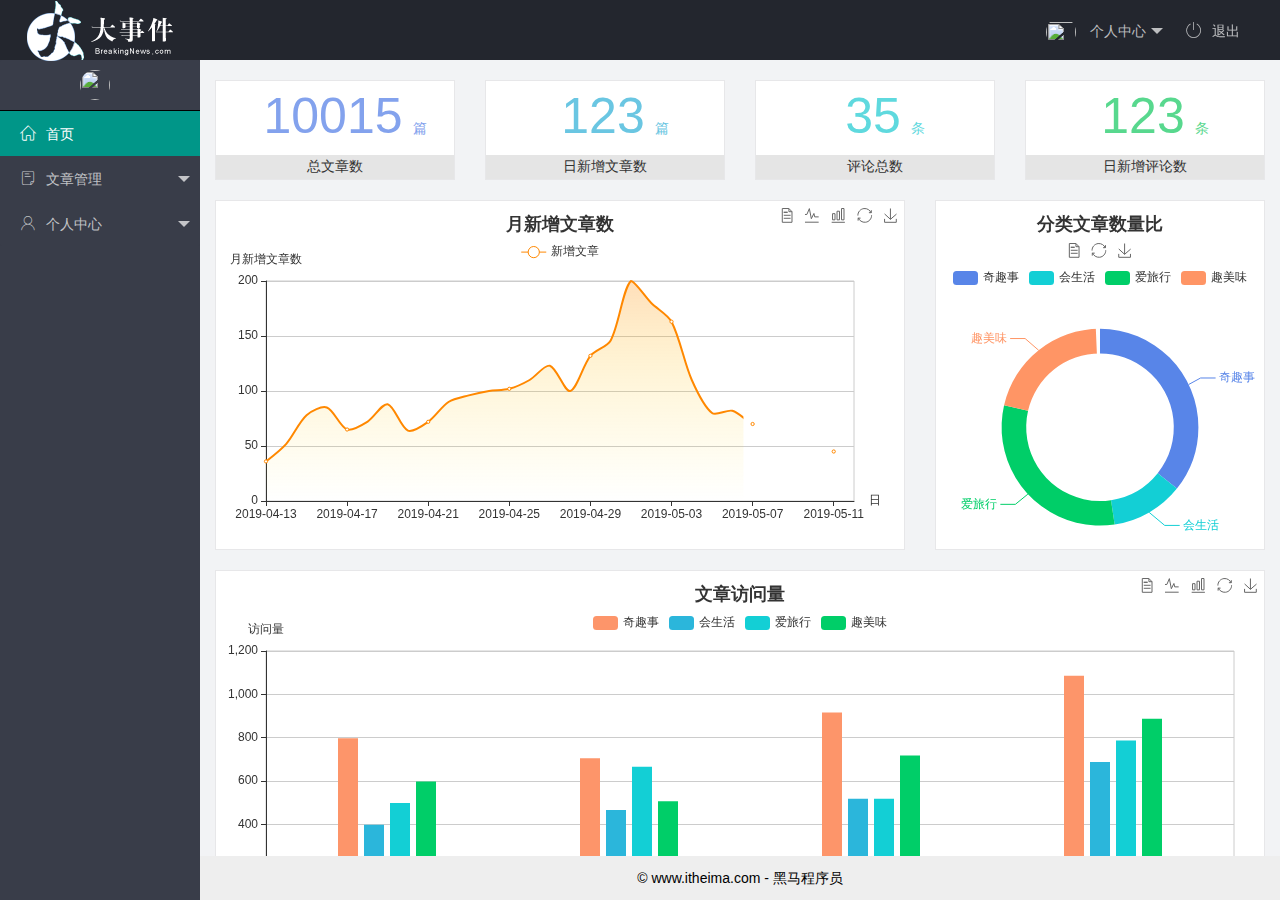
==== commit 92e9d875: "ok" ====
--- a/home/index.html
+++ b/home/index.html
@@ -2,27 +2,28 @@
 <html>
   <head>
     <meta charset="utf-8" />
-    <meta
-      name="viewport"
-      content="width=device-width, initial-scale=1, maximum-scale=1"
-    />
-    <title>大事件</title>
+    <meta name="viewport" content="width=device-width, initial-scale=1, maximum-scale=1" />
+    <title>76期大事件项目开发</title>
     <link rel="stylesheet" href="/assets/lib/layui/css/layui.css" />
     <link rel="stylesheet" href="/assets/fonts/iconfont.css" />
     <link rel="stylesheet" href="/assets/css/index.css" />
   </head>
+
   <body class="layui-layout-body">
     <div class="layui-layout layui-layout-admin">
-      <!-- 头部区域 -->
-      <div class="layui-header fz">
+      <div class="layui-header">
+        <!-- logo区域 -->
         <div class="layui-logo">
           <img src="/assets/images/logo.png" alt="" />
         </div>
+
+        <!-- 头部区域（可配合layui已有的水平导航） -->
         <ul class="layui-nav layui-layout-right">
           <li class="layui-nav-item">
-            <a href="javascript:;">
+            <!-- 头像和昵称区域 -->
+            <a href="javascript:;" class="userInfo">
               <img src="http://t.cn/RCzsdCq" class="layui-nav-img" />
-              <span class="text-avatar textpic"></span>
+              <span class="textAvatar"></span>
               个人中心
             </a>
             <dl class="layui-nav-child">
@@ -32,88 +33,74 @@
             </dl>
           </li>
           <li class="layui-nav-item quit">
-            <a href=""> <span class="iconfont icon-tuichu"></span>退出</a>
+            <a href=""><span class="iconfont icon-tuichu"></span>退出</a>
           </li>
         </ul>
       </div>
-      <!-- 左侧导航区域（可配合layui已有的垂直导航） -->
-      <div class="layui-side layui-bg-black fz">
+
+      <div class="layui-side layui-bg-black">
         <div class="layui-side-scroll">
-          <div class="userinfo">
-            <img src="http://t.cn/RCzsdCq" class="layui-nav-img" />
-            <span class="text-avatar textpic"></span>
-            <span id="welcome"></span>
-          </div>
-          <ul
-            class="layui-nav layui-nav-tree"
-            lay-filter="test"
-            lay-shrink="all"
-          >
-            <!-- 首页 -->
+          <!-- 左侧导航区域（可配合layui已有的垂直导航） -->
+          <ul class="layui-nav layui-nav-tree" lay-filter="test" lay-shrink="all">
+            <!-- 头像和昵称区域 -->
+            <div class="userInfo">
+              <img src="http://t.cn/RCzsdCq" class="layui-nav-img" />
+              <span class="textAvatar"></span>
+              <span class="text" id="welcome"></span>
+            </div>
+
             <li class="layui-nav-item layui-this">
-              <a href="/home/dashboard.html" target="fm">
-                <span class="iconfont icon-home"></span>首页</a
-              >
+              <a href="/home/dashboard.html" target="layuiBody"><span class="iconfont icon-home"></span>首页</a>
             </li>
-            <!-- 文章管理 -->
             <li class="layui-nav-item">
-              <a class="" href="javascript:;">
-                <span class="iconfont icon-16"></span>文章管理</a
-              >
+              <a class="" href="javascript:;"><span class="iconfont icon-16"></span>文章管理</a>
               <dl class="layui-nav-child">
                 <dd>
-                  <a href="javascript:;">
-                    <i class="layui-icon layui-icon-app app"></i>文章类别</a
-                  >
+                  <a href="javascript:;"><i class="layui-icon layui-icon-app"></i>文章类别</a>
                 </dd>
                 <dd>
-                  <a href="javascript:;">
-                    <i class="layui-icon layui-icon-app app"></i>文章列表</a
-                  >
+                  <a href="javascript:;"><i class="layui-icon layui-icon-app"></i>文章列表</a>
                 </dd>
                 <dd>
-                  <a href="javascript:;">
-                    <i class="layui-icon layui-icon-app app"></i>发布文章</a
-                  >
+                  <a href="javascript:;"><i class="layui-icon layui-icon-app"></i>发表文章</a>
                 </dd>
               </dl>
             </li>
-            <!-- 个人中心 -->
             <li class="layui-nav-item">
-              <a href="javascript:;">
-                <span class="iconfont icon-user"></span>个人中心</a
-              >
+              <a href="javascript:;"><span class="iconfont icon-user"></span>个人中心</a>
               <dl class="layui-nav-child">
                 <dd>
-                  <a href="javascript:;">
-                    <i class="layui-icon layui-icon-app app"></i>基本资料</a
-                  >
+                  <a href="javascript:;"><i class="layui-icon layui-icon-app"></i>基本资料</a>
                 </dd>
                 <dd>
-                  <a href="javascript:;">
-                    <i class="layui-icon layui-icon-app app"></i>更换头像</a
-                  >
+                  <a href="javascript:;"><i class="layui-icon layui-icon-app"></i>更换头像</a>
                 </dd>
                 <dd>
-                  <a href="javascript:;">
-                    <i class="layui-icon layui-icon-app app"></i>重置密码</a
-                  >
+                  <a href="javascript:;"><i class="layui-icon layui-icon-app"></i>重置密码</a>
                 </dd>
               </dl>
             </li>
           </ul>
         </div>
       </div>
-      <!-- 内容主体区域 -->
+
       <div class="layui-body overflow">
-        <iframe src="/home/dashboard.html" name="fm" class="content"></iframe>
+        <!-- 内容主体区域 -->
+        <!-- iframe 的src属性写上dashboard.html页面 ，表示默认窗口展示是图表页面 -->
+        <iframe width="100%" height="100%" name="layuiBody" src="/home/dashboard.html" frameborder="0"></iframe>
       </div>
-      <!-- 底部固定区域 -->
-      <div class="layui-footer center">© www.itheima.com - 黑马程序员</div>
+
+      <div class="layui-footer center">
+        <!-- 底部固定区域 -->
+        © www.itheima.com - 黑马程序员
+      </div>
     </div>
     <script src="/assets/lib/layui/layui.all.js"></script>
+    <!-- 引入jQ -->
     <script src="/assets/lib/jquery.js"></script>
-    <script src="/assets/js/ajaxconfig.js"></script>
+    <!-- 引入ajax的配置项 -->
+    <script src="/assets/js/ajaxConfig.js"></script>
+    <!-- 引入自己的js文件 -->
     <script src="/assets/js/index.js"></script>
   </body>
 </html>
--- a/assets/css/index.css
+++ b/assets/css/index.css
@@ -7,7 +7,7 @@
   margin: 0 15px;
 }
 /* 设置文字的大小 */
-.fz a {
+.text {
   font-size: 13px;
 }
 /* 公共类文字居中 */
@@ -15,26 +15,18 @@
   text-align: center;
 }
 /* 文字的图片 */
-.textpic {
-  display: inline-block;
-  width: 40px;
-  height: 40px;
+.textAvatar {
+  width: 30px;
+  height: 30px;
+  background-color: #009688;
   border-radius: 50%;
-  background-color: #009688;
-  color: #fff;
+  text-align: center;
   line-height: 40px;
-  text-align: center;
+}
+.textAvatar {
   display: none;
 }
-/* 左侧导航区域头部盒子 */
-.userinfo {
-  height: 60px;
-  text-align: center;
-  line-height: 60px;
-  font-size: 12px;
-  user-select: none;
-  border-bottom: 1px solid #282b33;
-}
+
 /* 侧边欢迎语 */
 #welcome {
   color: #fff !important;
@@ -48,3 +40,9 @@
   width: 100%;
   height: 100%;
 }
+/* 左侧导航区域头部盒子 */
+.layui-side .userInfo {
+  text-align: center;
+  padding: 10px 0;
+  border-bottom: 1px solid #000;
+}
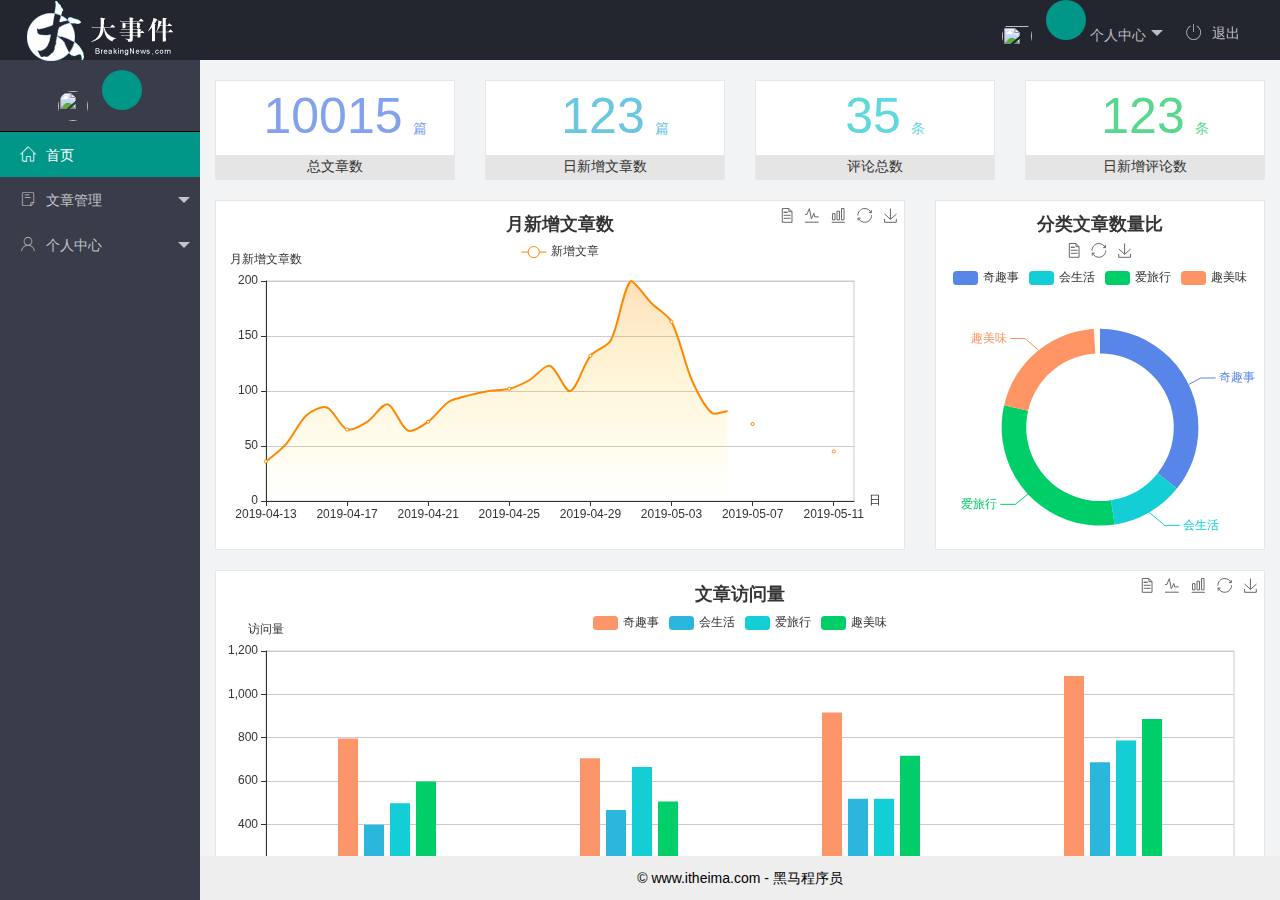
==== commit 0551323a: "ok" ====
--- a/home/index.html
+++ b/home/index.html
@@ -16,7 +16,6 @@
         <div class="layui-logo">
           <img src="/assets/images/logo.png" alt="" />
         </div>
-
         <!-- 头部区域（可配合layui已有的水平导航） -->
         <ul class="layui-nav layui-layout-right">
           <li class="layui-nav-item">
@@ -48,7 +47,6 @@
               <span class="textAvatar"></span>
               <span class="text" id="welcome"></span>
             </div>
-
             <li class="layui-nav-item layui-this">
               <a href="/home/dashboard.html" target="layuiBody"><span class="iconfont icon-home"></span>首页</a>
             </li>
@@ -83,7 +81,6 @@
           </ul>
         </div>
       </div>
-
       <div class="layui-body overflow">
         <!-- 内容主体区域 -->
         <!-- iframe 的src属性写上dashboard.html页面 ，表示默认窗口展示是图表页面 -->
--- a/assets/css/index.css
+++ b/assets/css/index.css
@@ -16,8 +16,9 @@
 }
 /* 文字的图片 */
 .textAvatar {
-  width: 30px;
-  height: 30px;
+  display: inline-block !important;
+  width: 40px;
+  height: 40px;
   background-color: #009688;
   border-radius: 50%;
   text-align: center;
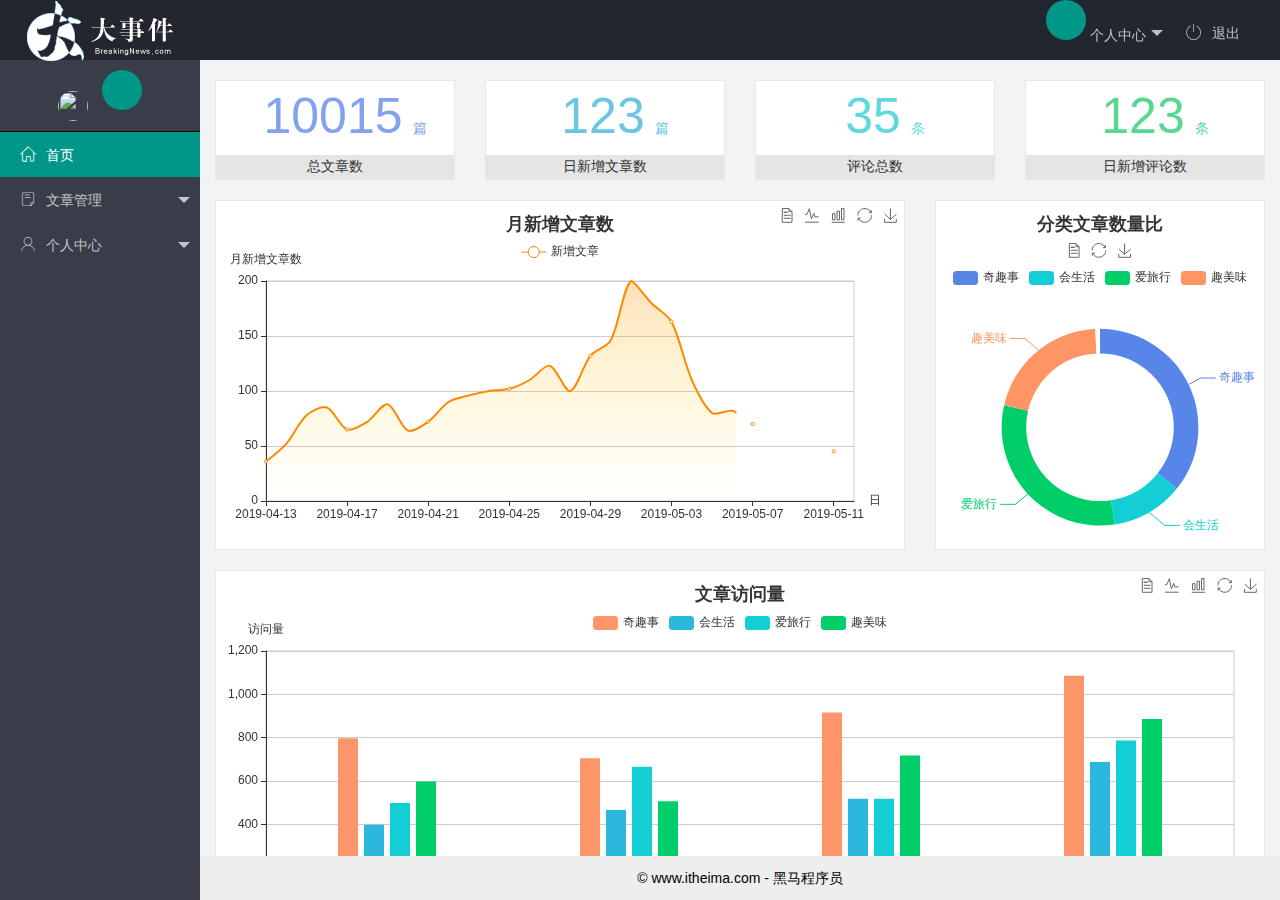
==== commit 0254f5c3: "ok" ====
--- a/home/index.html
+++ b/home/index.html
@@ -21,7 +21,7 @@
           <li class="layui-nav-item">
             <!-- 头像和昵称区域 -->
             <a href="javascript:;" class="userInfo">
-              <img src="http://t.cn/RCzsdCq" class="layui-nav-img" />
+              <img src="http://t.cn/RCzsdCq" class="layui-nav-img" style="display: none" />
               <span class="textAvatar"></span>
               个人中心
             </a>
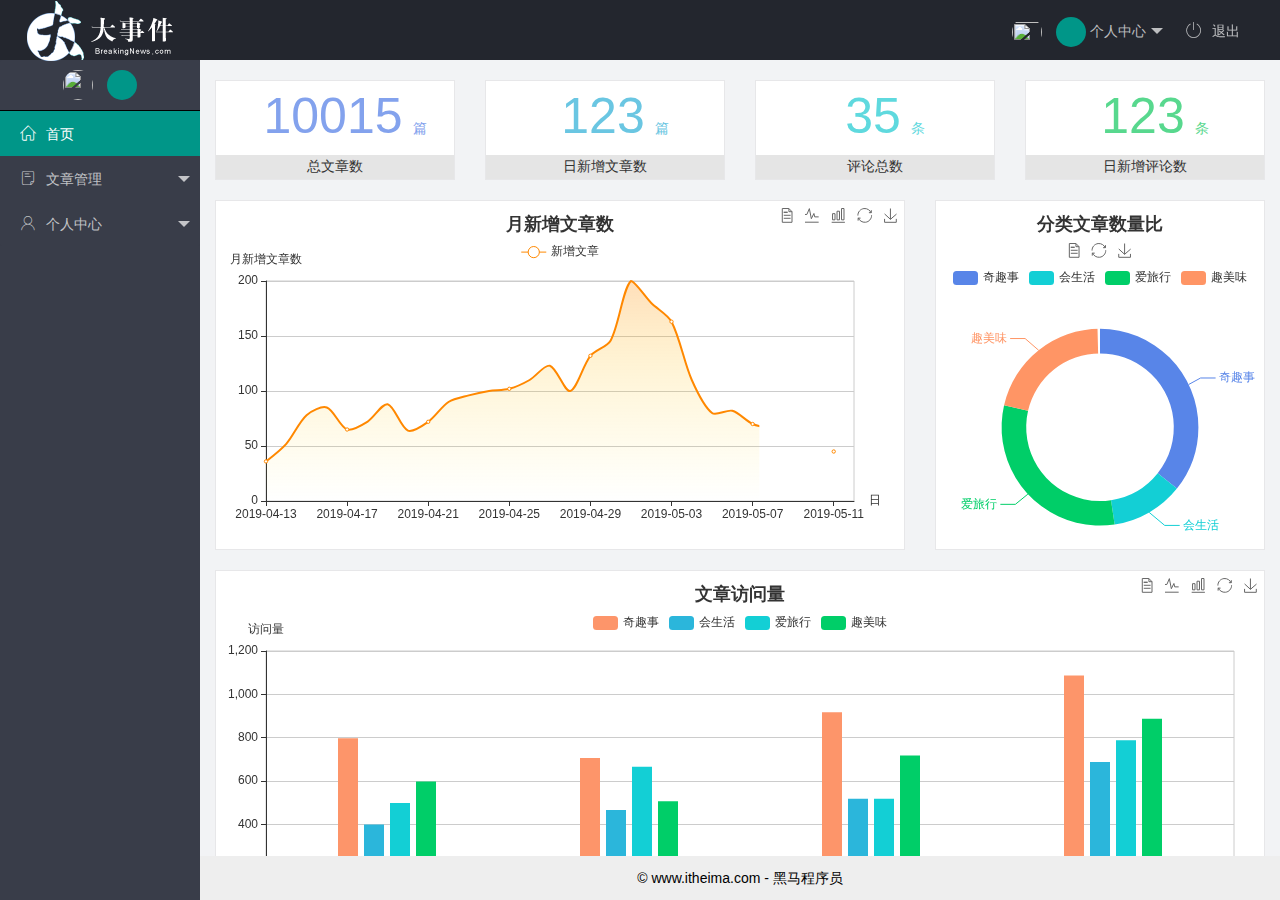
==== commit 0b1ec35b: "首页完成" ====
--- a/home/index.html
+++ b/home/index.html
@@ -21,8 +21,8 @@
           <li class="layui-nav-item">
             <!-- 头像和昵称区域 -->
             <a href="javascript:;" class="userInfo">
-              <img src="http://t.cn/RCzsdCq" class="layui-nav-img" style="display: none" />
-              <span class="textAvatar"></span>
+              <img src="http://t.cn/RCzsdCq" class="layui-nav-img" />
+              <span class="textAvatar" style="display: inline-block"></span>
               个人中心
             </a>
             <dl class="layui-nav-child">
@@ -44,7 +44,7 @@
             <!-- 头像和昵称区域 -->
             <div class="userInfo">
               <img src="http://t.cn/RCzsdCq" class="layui-nav-img" />
-              <span class="textAvatar"></span>
+              <span class="textAvatar" style="display: inline-block"></span>
               <span class="text" id="welcome"></span>
             </div>
             <li class="layui-nav-item layui-this">
--- a/assets/css/index.css
+++ b/assets/css/index.css
@@ -16,13 +16,14 @@
 }
 /* 文字的图片 */
 .textAvatar {
-  display: inline-block !important;
-  width: 40px;
-  height: 40px;
+  display: inline-block;
+  width: 30px;
+  height: 30px;
   background-color: #009688;
+  vertical-align: middle;
   border-radius: 50%;
   text-align: center;
-  line-height: 40px;
+  line-height: 30px;
 }
 .textAvatar {
   display: none;
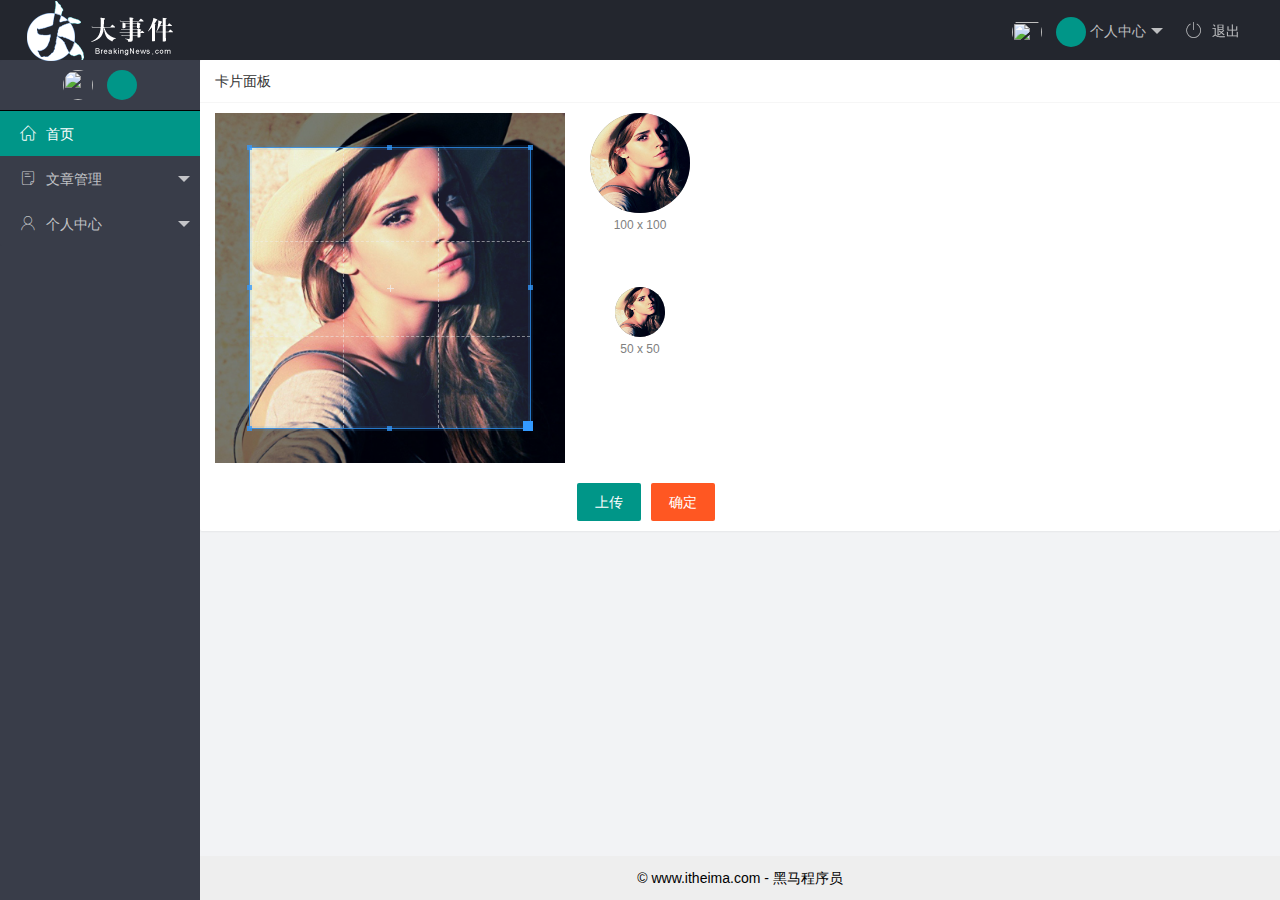
==== commit be996b18: "个人中心完成" ====
--- a/home/index.html
+++ b/home/index.html
@@ -68,13 +68,13 @@
               <a href="javascript:;"><span class="iconfont icon-user"></span>个人中心</a>
               <dl class="layui-nav-child">
                 <dd>
-                  <a href="javascript:;"><i class="layui-icon layui-icon-app"></i>基本资料</a>
+                  <a href="/home/user/user-info.html" target="layuiBody"><i class="layui-icon layui-icon-app"></i>基本资料</a>
                 </dd>
                 <dd>
-                  <a href="javascript:;"><i class="layui-icon layui-icon-app"></i>更换头像</a>
+                  <a href="/home/user/user-avatar.html" target="layuiBody"><i class="layui-icon layui-icon-app"></i>更换头像</a>
                 </dd>
                 <dd>
-                  <a href="javascript:;"><i class="layui-icon layui-icon-app"></i>重置密码</a>
+                  <a href="/home/user/user-pwd.html" target="layuiBody"><i class="layui-icon layui-icon-app"></i>重置密码</a>
                 </dd>
               </dl>
             </li>
@@ -84,7 +84,7 @@
       <div class="layui-body overflow">
         <!-- 内容主体区域 -->
         <!-- iframe 的src属性写上dashboard.html页面 ，表示默认窗口展示是图表页面 -->
-        <iframe width="100%" height="100%" name="layuiBody" src="/home/dashboard.html" frameborder="0"></iframe>
+        <iframe width="100%" height="100%" name="layuiBody" src="/home/user/user-avatar.html" frameborder="0"></iframe>
       </div>
 
       <div class="layui-footer center">
--- a/assets/css/index.css
+++ b/assets/css/index.css
@@ -48,3 +48,6 @@
   padding: 10px 0;
   border-bottom: 1px solid #000;
 }
+iframe {
+  background-color: rgb(242, 243, 245);
+}
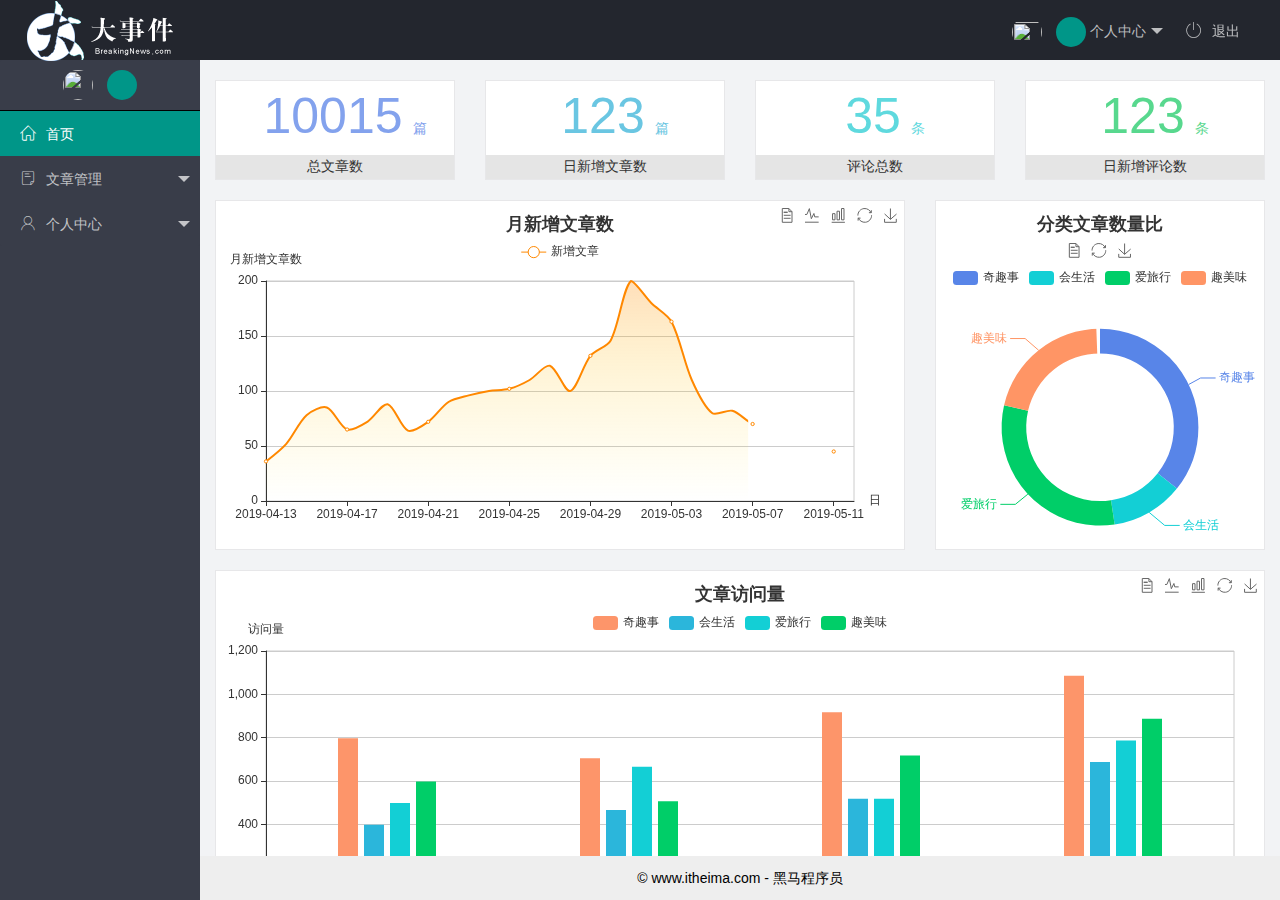
==== commit 7fa89dfa: "细节完成" ====
--- a/home/index.html
+++ b/home/index.html
@@ -3,7 +3,7 @@
   <head>
     <meta charset="utf-8" />
     <meta name="viewport" content="width=device-width, initial-scale=1, maximum-scale=1" />
-    <title>76期大事件项目开发</title>
+    <title>大事件</title>
     <link rel="stylesheet" href="/assets/lib/layui/css/layui.css" />
     <link rel="stylesheet" href="/assets/fonts/iconfont.css" />
     <link rel="stylesheet" href="/assets/css/index.css" />
@@ -26,13 +26,13 @@
               个人中心
             </a>
             <dl class="layui-nav-child">
-              <dd><a href="javascript:;">基本资料</a></dd>
-              <dd><a href="javascript:;">更换头像</a></dd>
-              <dd><a href="javascript:;">重置密码</a></dd>
+              <dd><a href="/home/user/user-info.html" target="layuiBody">基本资料</a></dd>
+              <dd><a href="/home/user/user-avatar.html" target="layuiBody">更换头像</a></dd>
+              <dd><a href="/home/user/user-pwd.html" target="layuiBody">重置密码</a></dd>
             </dl>
           </li>
           <li class="layui-nav-item quit">
-            <a href=""><span class="iconfont icon-tuichu"></span>退出</a>
+            <a href="JavaScript:;"><span class="iconfont icon-tuichu"></span>退出</a>
           </li>
         </ul>
       </div>
@@ -84,7 +84,7 @@
       <div class="layui-body overflow">
         <!-- 内容主体区域 -->
         <!-- iframe 的src属性写上dashboard.html页面 ，表示默认窗口展示是图表页面 -->
-        <iframe width="100%" height="100%" name="layuiBody" src="/home/user/user-avatar.html" frameborder="0"></iframe>
+        <iframe width="100%" height="100%" name="layuiBody" src="/home/dashboard.html" frameborder="0"></iframe>
       </div>
 
       <div class="layui-footer center">
--- a/assets/css/index.css
+++ b/assets/css/index.css
@@ -51,3 +51,6 @@
 iframe {
   background-color: rgb(242, 243, 245);
 }
+.layui-icon {
+  margin: 0 10px 15px;
+}
